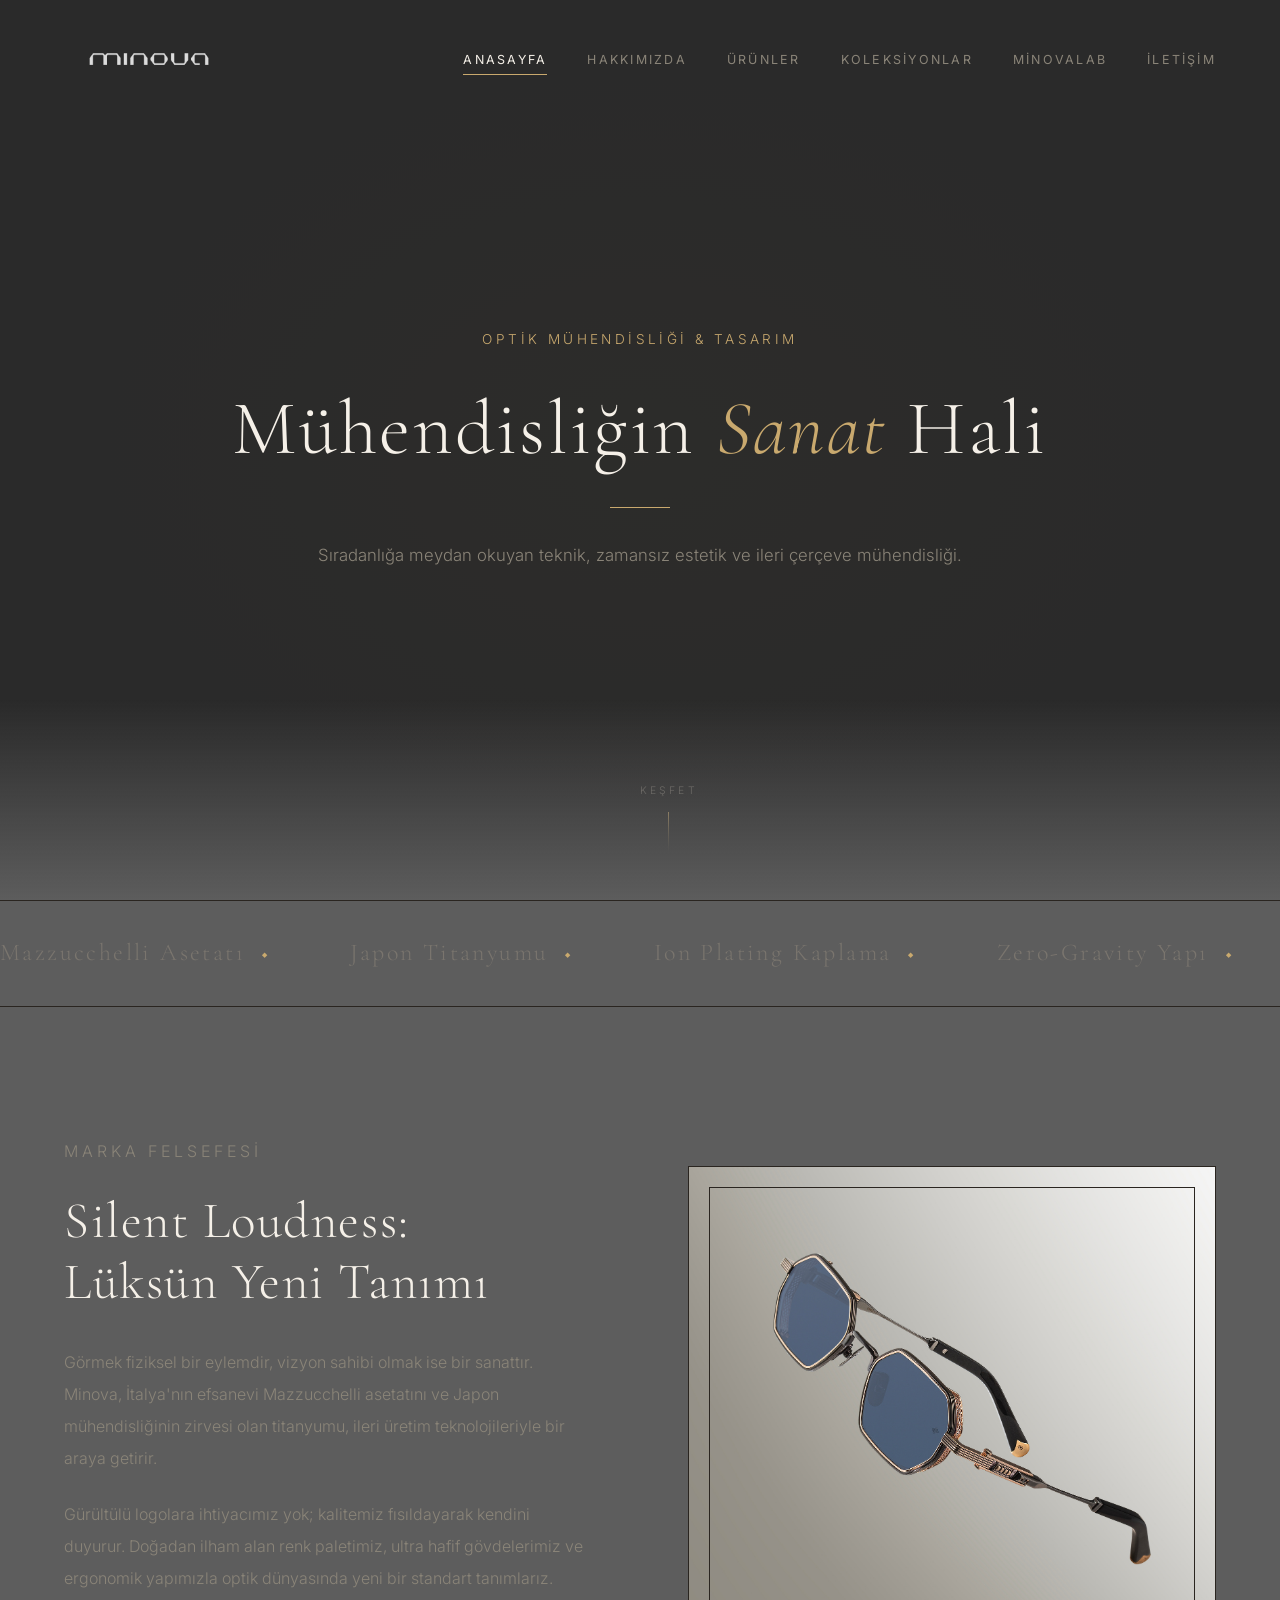
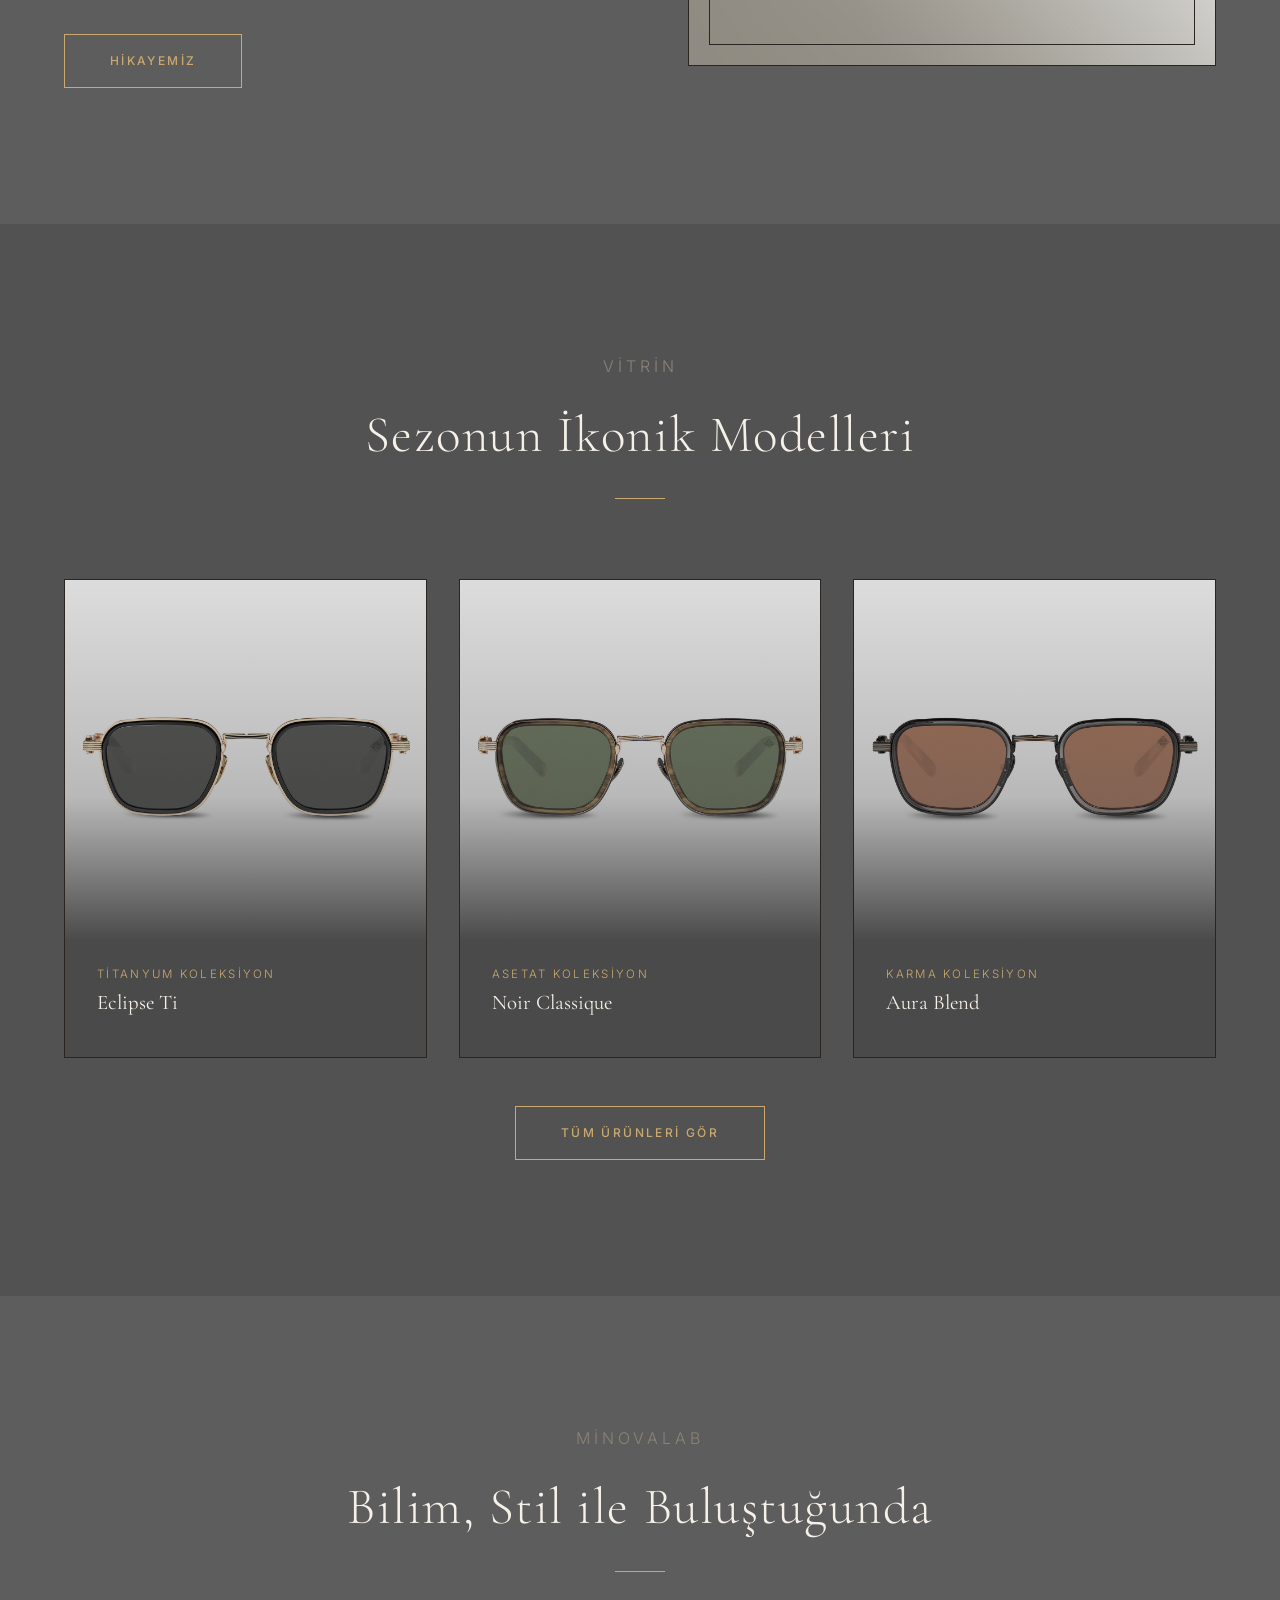
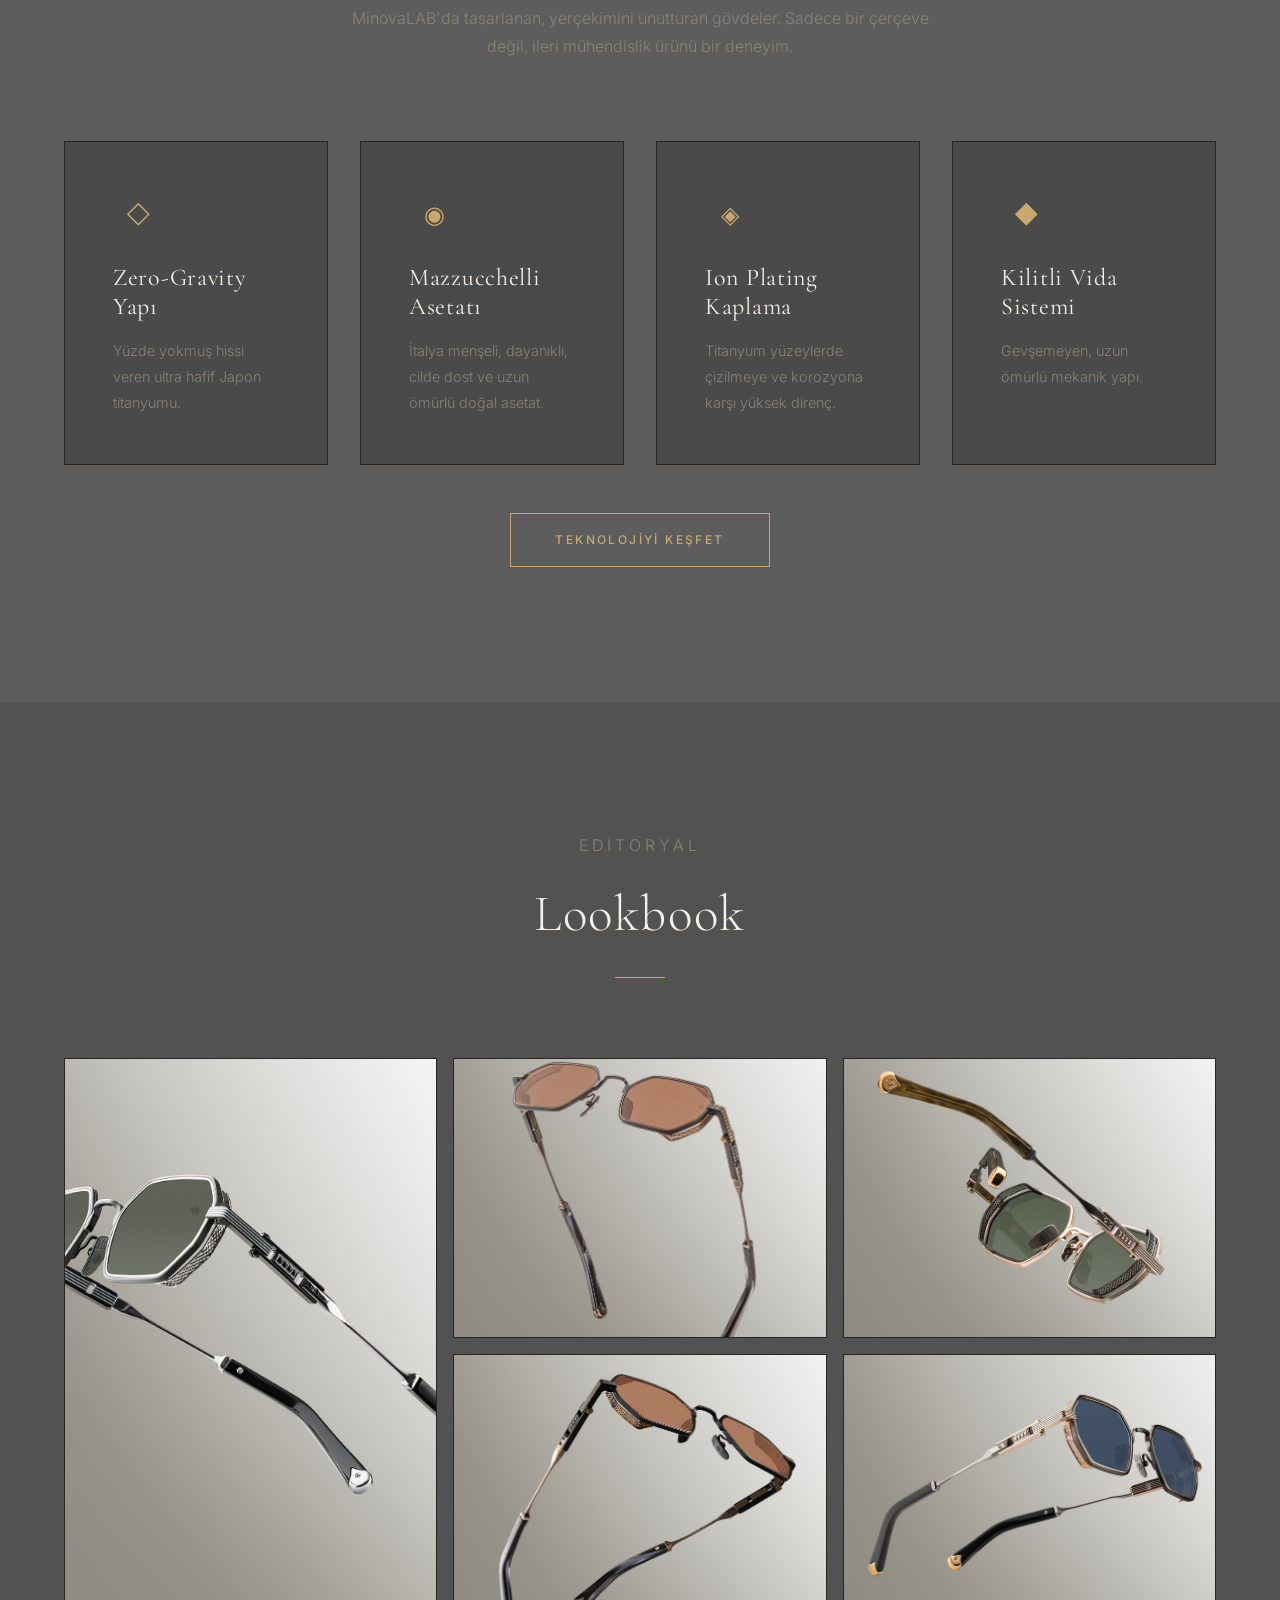
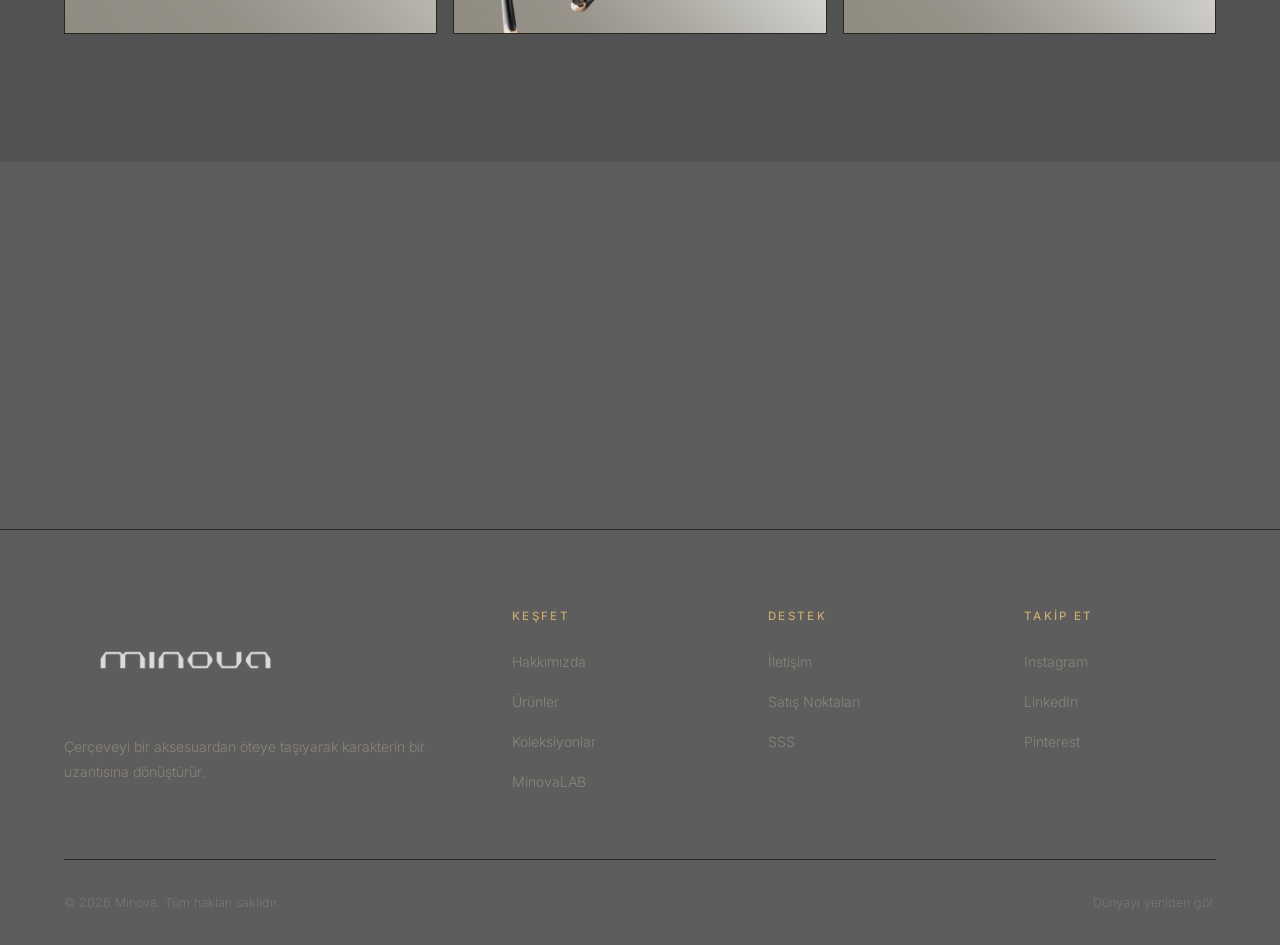
==== index.html @ d0dbabe2 "Initial commit: Minova eyewear website" ====
<!DOCTYPE html>
<html lang="tr">
<head>
  <meta charset="UTF-8">
  <meta name="viewport" content="width=device-width, initial-scale=1.0">
  <title>MINOVA – Mühendisliğin Sanat Hali</title>
  <link rel="stylesheet" href="css/style.css">
</head>
<body>

  <!-- Navigation -->
  <nav class="navbar">
    <a href="index.html" class="navbar-brand"><img src="assets/logo-white.png" alt="Minova" class="logo-light"><img src="assets/logo.png" alt="Minova" class="logo-dark"></a>
    <ul class="nav-links">
      <li><a href="index.html" class="active">Anasayfa</a></li>
      <li><a href="pages/hakkimizda.html">Hakkımızda</a></li>
      <li><a href="pages/urunler.html">Ürünler</a></li>
      <li><a href="pages/koleksiyonlar.html">Koleksiyonlar</a></li>
      <li><a href="pages/minovalab.html">MinovaLAB</a></li>
      <li><a href="pages/iletisim.html">İletişim</a></li>
    </ul>
    <div class="menu-toggle">
      <span></span><span></span><span></span>
    </div>
  </nav>

  <!-- Hero Video -->
  <section class="hero hero-video">
    <div class="hero-video-bg">
      <!-- Replace src with your actual video file -->
      <video autoplay muted loop playsinline poster="">
        <source src="assets/hero-video.mp4" type="video/mp4">
      </video>
      <div class="hero-video-overlay"></div>
    </div>
    <div class="hero-content">
      <p class="subtitle">Optik Mühendisliği &amp; Tasarım</p>
      <h1>Mühendisliğin <em>Sanat</em> Hali</h1>
      <div class="hero-line"></div>
      <p class="hero-description">
        Sıradanlığa meydan okuyan teknik, zamansız estetik ve ileri çerçeve mühendisliği.
      </p>
    </div>
    <div class="scroll-indicator">
      <span>Keşfet</span>
      <div class="line"></div>
    </div>
  </section>

  <!-- Marquee -->
  <div class="marquee-section">
    <div class="marquee-track">
      <span class="marquee-item">Mazzucchelli Asetatı<span class="dot">&#9670;</span></span>
      <span class="marquee-item">Japon Titanyumu<span class="dot">&#9670;</span></span>
      <span class="marquee-item">Ion Plating Kaplama<span class="dot">&#9670;</span></span>
      <span class="marquee-item">Zero-Gravity Yapı<span class="dot">&#9670;</span></span>
      <span class="marquee-item">M-Lock&trade; Menteşe<span class="dot">&#9670;</span></span>
      <span class="marquee-item">CNC İşleme<span class="dot">&#9670;</span></span>
      <span class="marquee-item">Mazzucchelli Asetatı<span class="dot">&#9670;</span></span>
      <span class="marquee-item">Japon Titanyumu<span class="dot">&#9670;</span></span>
      <span class="marquee-item">Ion Plating Kaplama<span class="dot">&#9670;</span></span>
      <span class="marquee-item">Zero-Gravity Yapı<span class="dot">&#9670;</span></span>
      <span class="marquee-item">M-Lock&trade; Menteşe<span class="dot">&#9670;</span></span>
      <span class="marquee-item">CNC İşleme<span class="dot">&#9670;</span></span>
    </div>
  </div>

  <!-- Manifesto -->
  <section class="section">
    <div class="container">
      <div class="manifesto reveal">
        <div class="manifesto-text">
          <p class="subtitle">Marka Felsefesi</p>
          <h2>Silent Loudness: <br>Lüksün Yeni Tanımı</h2>
          <p>
            Görmek fiziksel bir eylemdir, vizyon sahibi olmak ise bir sanattır.
            Minova, İtalya'nın efsanevi Mazzucchelli asetatını ve Japon mühendisliğinin
            zirvesi olan titanyumu, ileri üretim teknolojileriyle bir araya getirir.
          </p>
          <p>
            Gürültülü logolara ihtiyacımız yok; kalitemiz fısıldayarak kendini duyurur.
            Doğadan ilham alan renk paletimiz, ultra hafif gövdelerimiz ve ergonomik
            yapımızla optik dünyasında yeni bir standart tanımlarız.
          </p>
          <a href="pages/hakkimizda.html" class="btn" style="margin-top: 1rem;">Hikayemiz</a>
        </div>
        <div class="manifesto-visual">
          <img src="assets/lifestyle/lifestyle-5.jpeg" alt="Minova Detay">
        </div>
      </div>
    </div>
  </section>

  <!-- Featured Products -->
  <section class="section bg-alt">
    <div class="container">
      <div class="section-header reveal">
        <p class="subtitle">Vitrin</p>
        <h2>Sezonun İkonik Modelleri</h2>
        <div class="divider"></div>
      </div>
      <div class="grid-3">
        <a href="pages/urun-eclipse-ti.html" class="product-card-link reveal reveal-delay-1">
          <div class="product-card">
            <div class="product-image">
              <img src="assets/products/eclipse-ti.jpg" alt="Eclipse Ti">
            </div>
            <div class="product-info">
              <p class="product-category">Titanyum Koleksiyon</p>
              <p class="product-name">Eclipse Ti</p>
            </div>
          </div>
        </a>
        <a href="pages/urun-noir-classique.html" class="product-card-link reveal reveal-delay-2">
          <div class="product-card">
            <div class="product-image">
              <img src="assets/products/noir-classique.jpg" alt="Noir Classique">
            </div>
            <div class="product-info">
              <p class="product-category">Asetat Koleksiyon</p>
              <p class="product-name">Noir Classique</p>
            </div>
          </div>
        </a>
        <a href="pages/urun-aura-blend.html" class="product-card-link reveal reveal-delay-3">
          <div class="product-card">
            <div class="product-image">
              <img src="assets/products/aura-blend.jpg" alt="Aura Blend">
            </div>
            <div class="product-info">
              <p class="product-category">Karma Koleksiyon</p>
              <p class="product-name">Aura Blend</p>
            </div>
          </div>
        </a>
      </div>
      <div style="text-align: center; margin-top: 3rem;" class="reveal">
        <a href="pages/urunler.html" class="btn">Tüm Ürünleri Gör</a>
      </div>
    </div>
  </section>

  <!-- MinovaLAB Preview -->
  <section class="section">
    <div class="container">
      <div class="section-header reveal">
        <p class="subtitle">MinovaLAB</p>
        <h2>Bilim, Stil ile Buluştuğunda</h2>
        <div class="divider"></div>
        <p>MinovaLAB'da tasarlanan, yerçekimini unutturan gövdeler. Sadece bir çerçeve değil, ileri mühendislik ürünü bir deneyim.</p>
      </div>
      <div class="grid-4">
        <div class="card reveal reveal-delay-1">
          <div class="card-icon">&#9671;</div>
          <h4>Zero-Gravity Yapı</h4>
          <p>Yüzde yokmuş hissi veren ultra hafif Japon titanyumu.</p>
        </div>
        <div class="card reveal reveal-delay-2">
          <div class="card-icon">&#9673;</div>
          <h4>Mazzucchelli Asetatı</h4>
          <p>İtalya menşeli, dayanıklı, cilde dost ve uzun ömürlü doğal asetat.</p>
        </div>
        <div class="card reveal reveal-delay-3">
          <div class="card-icon">&#9672;</div>
          <h4>Ion Plating Kaplama</h4>
          <p>Titanyum yüzeylerde çizilmeye ve korozyona karşı yüksek direnç.</p>
        </div>
        <div class="card reveal reveal-delay-4">
          <div class="card-icon">&#9670;</div>
          <h4>Kilitli Vida Sistemi</h4>
          <p>Gevşemeyen, uzun ömürlü mekanik yapı.</p>
        </div>
      </div>
      <div style="text-align: center; margin-top: 3rem;" class="reveal">
        <a href="pages/minovalab.html" class="btn">Teknolojiyi Keşfet</a>
      </div>
    </div>
  </section>

  <!-- Lookbook -->
  <section class="section bg-alt">
    <div class="container">
      <div class="section-header reveal">
        <p class="subtitle">Editoryal</p>
        <h2>Lookbook</h2>
        <div class="divider"></div>
      </div>
      <div class="lookbook-grid reveal">
        <div class="lookbook-item"><img src="assets/lifestyle/lifestyle-1.jpeg" alt="Minova Lookbook"></div>
        <div class="lookbook-item"><img src="assets/lifestyle/lifestyle-2.jpeg" alt="Minova Lookbook"></div>
        <div class="lookbook-item"><img src="assets/lifestyle/lifestyle-3.jpeg" alt="Minova Lookbook"></div>
        <div class="lookbook-item"><img src="assets/lifestyle/lifestyle-4.jpeg" alt="Minova Lookbook"></div>
        <div class="lookbook-item"><img src="assets/lifestyle/lifestyle-6.jpeg" alt="Minova Lookbook"></div>
      </div>
    </div>
  </section>

  <!-- Stats -->
  <section class="section-sm">
    <div class="container">
      <div class="stats reveal">
        <div class="stat-item">
          <div class="stat-number" data-count="120" data-suffix="+">0</div>
          <div class="stat-label">Üretim Aşaması</div>
        </div>
        <div class="stat-item">
          <div class="stat-number" data-count="50000" data-suffix="">0</div>
          <div class="stat-label">Menteşe Test Döngüsü</div>
        </div>
        <div class="stat-item">
          <div class="stat-number" data-count="1" data-prefix="0.0" data-suffix=" mm">0</div>
          <div class="stat-label">CNC Hassasiyeti</div>
        </div>
        <div class="stat-item">
          <div class="stat-number" data-count="40" data-suffix="%">0</div>
          <div class="stat-label">Çelikten Daha Hafif</div>
        </div>
      </div>
    </div>
  </section>

  <!-- Footer -->
  <footer class="footer">
    <div class="footer-content">
      <div>
        <div class="footer-brand"><img src="assets/logo-white.png" alt="Minova"></div>
        <p class="footer-desc">Çerçeveyi bir aksesuardan öteye taşıyarak karakterin bir uzantısına dönüştürür.</p>
      </div>
      <div class="footer-col">
        <h5>Keşfet</h5>
        <ul>
          <li><a href="pages/hakkimizda.html">Hakkımızda</a></li>
          <li><a href="pages/urunler.html">Ürünler</a></li>
          <li><a href="pages/koleksiyonlar.html">Koleksiyonlar</a></li>
          <li><a href="pages/minovalab.html">MinovaLAB</a></li>
        </ul>
      </div>
      <div class="footer-col">
        <h5>Destek</h5>
        <ul>
          <li><a href="pages/iletisim.html">İletişim</a></li>
          <li><a href="#">Satış Noktaları</a></li>
          <li><a href="#">SSS</a></li>
        </ul>
      </div>
      <div class="footer-col">
        <h5>Takip Et</h5>
        <ul>
          <li><a href="#">Instagram</a></li>
          <li><a href="#">LinkedIn</a></li>
          <li><a href="#">Pinterest</a></li>
        </ul>
      </div>
    </div>
    <div class="footer-bottom">
      <span>&copy; 2026 Minova. Tüm hakları saklıdır.</span>
      <span>Dünyayı yeniden gör.</span>
    </div>
  </footer>

  <script src="js/main.js"></script>
</body>
</html>
---- css/style.css ----
/* ==========================================
   MINOVA – Premium Optical Brand Website
   ========================================== */

@import url('https://fonts.googleapis.com/css2?family=Cormorant+Garamond:ital,wght@0,300;0,400;0,500;0,600;0,700;1,300;1,400&family=Inter:wght@300;400;500;600&display=swap');

/* --- CSS Variables --- */
:root {
  --color-bg: #5d5d5d;
  --color-bg-alt: #525252;
  --color-bg-card: #4a4a4a;
  --color-bg-elevated: #505050;
  --color-gold: #c9a96e;
  --color-gold-light: #e0c98f;
  --color-gold-dark: #a8883f;
  --color-text: #f5f0e8;
  --color-text-muted: #8a8478;
  --color-text-dim: #7a756e;
  --color-border: #2a2520;
  --color-border-light: #3a352f;
  --color-white: #ffffff;
  --color-cream: #f5f0e8;

  --font-display: 'Cormorant Garamond', Georgia, serif;
  --font-body: 'Inter', -apple-system, sans-serif;

  --transition-smooth: cubic-bezier(0.25, 0.1, 0.25, 1);
  --transition-spring: cubic-bezier(0.34, 1.56, 0.64, 1);
}

/* --- Reset & Base --- */
*, *::before, *::after {
  margin: 0;
  padding: 0;
  box-sizing: border-box;
}

html {
  scroll-behavior: smooth;
  font-size: 16px;
}

body {
  font-family: var(--font-body);
  background-color: var(--color-bg);
  color: var(--color-text);
  line-height: 1.7;
  font-weight: 300;
  overflow-x: hidden;
  -webkit-font-smoothing: antialiased;
  -moz-osx-font-smoothing: grayscale;
}

a {
  text-decoration: none;
  color: inherit;
  transition: color 0.3s var(--transition-smooth);
}

img {
  max-width: 100%;
  display: block;
}

/* --- Typography --- */
h1, h2, h3, h4, h5 {
  font-family: var(--font-display);
  font-weight: 300;
  line-height: 1.2;
  letter-spacing: 0.03em;
}

h1 { font-size: clamp(2.5rem, 6vw, 5rem); }
h2 { font-size: clamp(2rem, 4vw, 3.5rem); }
h3 { font-size: clamp(1.5rem, 3vw, 2rem); }
h4 { font-size: clamp(1.2rem, 2vw, 1.5rem); }

.text-gold { color: var(--color-gold); }
.text-muted { color: var(--color-text-muted); }

.subtitle {
  font-family: var(--font-body);
  font-size: 0.85rem;
  font-weight: 300;
  letter-spacing: 0.25em;
  text-transform: uppercase;
  color: var(--color-gold);
}

/* --- Navigation --- */
.navbar {
  position: fixed;
  top: 0;
  left: 0;
  right: 0;
  z-index: 1000;
  padding: 1.5rem 4rem;
  display: flex;
  align-items: center;
  justify-content: space-between;
  transition: all 0.5s var(--transition-smooth);
  background: transparent;
}

.navbar.scrolled {
  background: rgba(93, 93, 93, 0.95);
  backdrop-filter: blur(20px);
  -webkit-backdrop-filter: blur(20px);
  padding: 1rem 4rem;
  border-bottom: 1px solid var(--color-border);
}

.navbar-brand {
  display: flex;
  align-items: center;
}

.navbar-brand img {
  height: 70px;
  width: auto;
}

/* Dark pages: white logo */
.navbar-brand .logo-dark { display: none; }
.navbar-brand .logo-light { display: block; }

/* Footer logo */
.footer-brand img {
  height: 100px;
  width: auto;
  margin-bottom: 1.5rem;
}

.nav-links {
  display: flex;
  gap: 2.5rem;
  list-style: none;
  align-items: center;
}

.nav-links a {
  font-size: 0.78rem;
  font-weight: 400;
  letter-spacing: 0.18em;
  text-transform: uppercase;
  color: var(--color-text-muted);
  position: relative;
  padding: 0.5rem 0;
}

.nav-links a::after {
  content: '';
  position: absolute;
  bottom: 0;
  left: 0;
  width: 0;
  height: 1px;
  background: var(--color-gold);
  transition: width 0.4s var(--transition-smooth);
}

.nav-links a:hover,
.nav-links a.active {
  color: var(--color-cream);
}

.nav-links a:hover::after,
.nav-links a.active::after {
  width: 100%;
}

/* Mobile menu toggle */
.menu-toggle {
  display: none;
  flex-direction: column;
  gap: 6px;
  cursor: pointer;
  padding: 5px;
  z-index: 1001;
}

.menu-toggle span {
  display: block;
  width: 28px;
  height: 1.5px;
  background: var(--color-cream);
  transition: all 0.3s var(--transition-smooth);
}

.menu-toggle.active span:nth-child(1) {
  transform: rotate(45deg) translate(5px, 5px);
}
.menu-toggle.active span:nth-child(2) {
  opacity: 0;
}
.menu-toggle.active span:nth-child(3) {
  transform: rotate(-45deg) translate(5px, -5px);
}

/* --- Hero Video --- */
.hero-video .hero-video-bg {
  position: absolute;
  inset: 0;
  z-index: 0;
}

.hero-video .hero-video-bg video {
  width: 100%;
  height: 100%;
  object-fit: cover;
}

.hero-video .hero-video-overlay {
  position: absolute;
  inset: 0;
  background: rgba(0, 0, 0, 0.55);
  z-index: 1;
}

/* --- Hero Section --- */
.hero {
  height: 100vh;
  display: flex;
  align-items: center;
  justify-content: center;
  text-align: center;
  position: relative;
  overflow: hidden;
}

.hero::before {
  content: '';
  position: absolute;
  inset: 0;
  background: radial-gradient(ellipse at center, rgba(201, 169, 110, 0.06) 0%, transparent 70%);
  pointer-events: none;
}

.hero::after {
  content: '';
  position: absolute;
  bottom: 0;
  left: 0;
  right: 0;
  height: 200px;
  background: linear-gradient(to top, var(--color-bg), transparent);
  pointer-events: none;
}

.hero-content {
  max-width: 900px;
  padding: 0 2rem;
  position: relative;
  z-index: 1;
}

.hero-content .subtitle {
  margin-bottom: 2rem;
  opacity: 0;
  transform: translateY(20px);
  animation: fadeUp 1s 0.3s var(--transition-smooth) forwards;
}

.hero-content h1 {
  margin-bottom: 1.5rem;
  opacity: 0;
  transform: translateY(30px);
  animation: fadeUp 1s 0.5s var(--transition-smooth) forwards;
}

.hero-content h1 em {
  font-style: italic;
  color: var(--color-gold);
}

.hero-description {
  font-size: 1.05rem;
  font-weight: 300;
  color: var(--color-text-muted);
  max-width: 650px;
  margin: 0 auto;
  line-height: 1.9;
  opacity: 0;
  transform: translateY(30px);
  animation: fadeUp 1s 0.7s var(--transition-smooth) forwards;
}

/* Decorative line */
.hero-line {
  width: 60px;
  height: 1px;
  background: var(--color-gold);
  margin: 2rem auto;
  opacity: 0;
  animation: fadeUp 1s 0.9s var(--transition-smooth) forwards;
}

/* Scroll indicator */
.scroll-indicator {
  position: absolute;
  bottom: 3rem;
  left: 50%;
  transform: translateX(-50%);
  display: flex;
  flex-direction: column;
  align-items: center;
  gap: 0.8rem;
  opacity: 0;
  animation: fadeUp 1s 1.2s var(--transition-smooth) forwards;
}

.scroll-indicator span {
  font-size: 0.65rem;
  letter-spacing: 0.3em;
  text-transform: uppercase;
  color: var(--color-text-dim);
}

.scroll-indicator .line {
  width: 1px;
  height: 40px;
  background: linear-gradient(to bottom, var(--color-gold), transparent);
  animation: scrollLine 2s infinite;
}

/* --- Sections --- */
.section {
  padding: 8rem 4rem;
  position: relative;
}

.section-sm {
  padding: 5rem 4rem;
}

.container {
  max-width: 1200px;
  margin: 0 auto;
}

.container-narrow {
  max-width: 800px;
  margin: 0 auto;
}

/* Section header */
.section-header {
  text-align: center;
  margin-bottom: 5rem;
}

.section-header .subtitle {
  margin-bottom: 1.5rem;
}

.section-header h2 {
  margin-bottom: 1.5rem;
}

.section-header p {
  color: var(--color-text-muted);
  max-width: 600px;
  margin: 0 auto;
  font-size: 1rem;
  line-height: 1.8;
}

.divider {
  width: 50px;
  height: 1px;
  background: var(--color-gold);
  margin: 2rem auto;
}

/* --- Buttons --- */
.btn {
  display: inline-block;
  padding: 1rem 2.8rem;
  font-family: var(--font-body);
  font-size: 0.75rem;
  font-weight: 500;
  letter-spacing: 0.2em;
  text-transform: uppercase;
  border: 1px solid var(--color-gold);
  color: var(--color-gold);
  background: transparent;
  cursor: pointer;
  transition: all 0.4s var(--transition-smooth);
  position: relative;
  overflow: hidden;
}

.btn::before {
  content: '';
  position: absolute;
  top: 0;
  left: -100%;
  width: 100%;
  height: 100%;
  background: var(--color-gold);
  transition: left 0.4s var(--transition-smooth);
  z-index: -1;
}

.btn:hover {
  color: var(--color-bg);
}

.btn:hover::before {
  left: 0;
}

.btn-filled {
  background: var(--color-gold);
  color: var(--color-bg);
}

.btn-filled::before {
  background: var(--color-gold-light);
}

/* --- Cards --- */
.card {
  background: var(--color-bg-card);
  border: 1px solid var(--color-border);
  padding: 3rem;
  transition: all 0.5s var(--transition-smooth);
}

.card:hover {
  border-color: var(--color-gold-dark);
  transform: translateY(-4px);
}

.card-icon {
  width: 50px;
  height: 50px;
  display: flex;
  align-items: center;
  justify-content: center;
  margin-bottom: 1.5rem;
  color: var(--color-gold);
  font-size: 1.5rem;
}

.card h4 {
  margin-bottom: 1rem;
  font-weight: 400;
}

.card p {
  color: var(--color-text-muted);
  font-size: 0.9rem;
  line-height: 1.8;
}

/* --- Grid Layouts --- */
.grid-2 {
  display: grid;
  grid-template-columns: repeat(2, 1fr);
  gap: 2rem;
}

.grid-3 {
  display: grid;
  grid-template-columns: repeat(3, 1fr);
  gap: 2rem;
}

.grid-4 {
  display: grid;
  grid-template-columns: repeat(4, 1fr);
  gap: 2rem;
}

/* --- Feature List --- */
.feature-list {
  display: flex;
  flex-direction: column;
  gap: 3rem;
}

.feature-item {
  display: flex;
  gap: 2rem;
  align-items: flex-start;
  padding: 2.5rem;
  background: var(--color-bg-card);
  border: 1px solid var(--color-border);
  transition: all 0.4s var(--transition-smooth);
}

.feature-item:hover {
  border-color: var(--color-gold-dark);
}

.feature-number {
  font-family: var(--font-display);
  font-size: 3rem;
  font-weight: 300;
  color: var(--color-gold);
  line-height: 1;
  min-width: 60px;
}

.feature-item h4 {
  margin-bottom: 0.8rem;
  font-weight: 400;
}

.feature-item p {
  color: var(--color-text-muted);
  font-size: 0.9rem;
  line-height: 1.8;
}

/* --- Product Cards --- */
.product-card {
  background: var(--color-bg-card);
  border: 1px solid var(--color-border);
  overflow: hidden;
  transition: all 0.5s var(--transition-smooth);
  cursor: pointer;
}

.product-card:hover {
  border-color: var(--color-gold-dark);
  transform: translateY(-6px);
}

.product-image {
  width: 100%;
  aspect-ratio: 1 / 1;
  background: var(--color-bg-elevated);
  display: flex;
  align-items: center;
  justify-content: center;
  overflow: hidden;
  position: relative;
}

.product-image::after {
  content: '';
  position: absolute;
  inset: 0;
  background: linear-gradient(to top, var(--color-bg-card) 0%, rgba(22, 22, 22, 0.3) 40%, rgba(22, 22, 22, 0.15) 100%);
  z-index: 2;
  pointer-events: none;
}

.product-image img {
  width: 100%;
  height: 100%;
  object-fit: cover;
  position: relative;
  z-index: 1;
}

.product-image svg {
  width: 120px;
  height: 60px;
  opacity: 0.2;
}

.product-info {
  padding: 1.5rem 2rem 2rem;
}

.product-info .product-name {
  font-family: var(--font-display);
  font-size: 1.3rem;
  font-weight: 400;
  margin-bottom: 0.3rem;
}

.product-info .product-category {
  font-size: 0.72rem;
  letter-spacing: 0.2em;
  text-transform: uppercase;
  color: var(--color-gold);
}

.product-info .product-price {
  font-size: 0.9rem;
  color: var(--color-text-muted);
  margin-top: 0.8rem;
}

/* Product card color variants row */
.product-color-variants {
  display: grid;
  grid-template-columns: repeat(4, 1fr);
  gap: 3px;
  margin-top: 3px;
}

.product-color-variants .variant-thumb {
  aspect-ratio: 1 / 1;
  background: var(--color-bg-elevated);
  display: flex;
  align-items: center;
  justify-content: center;
  position: relative;
  overflow: hidden;
  cursor: pointer;
  transition: opacity 0.3s ease;
}

.product-color-variants .variant-thumb:hover {
  opacity: 0.85;
}

.product-color-variants .variant-thumb .variant-color {
  width: 24px;
  height: 24px;
  border-radius: 50%;
  border: 1.5px solid rgba(255,255,255,0.2);
  flex-shrink: 0;
}

body.theme-light .product-color-variants .variant-thumb {
  background: #f5f0ea;
}

body.theme-light .product-color-variants .variant-thumb .variant-color {
  border-color: rgba(0,0,0,0.08);
}

/* Available in X colors label */
.product-image .color-count {
  position: absolute;
  top: 1rem;
  left: 1.2rem;
  font-size: 0.7rem;
  font-weight: 500;
  letter-spacing: 0.03em;
  color: #1a1a1a;
  z-index: 3;
}

/* Product info layout - name and price side by side */
.product-info-row {
  display: flex;
  justify-content: space-between;
  align-items: baseline;
  padding: 1.2rem 1.5rem;
}

.product-info-row .product-name {
  font-family: var(--font-display);
  font-size: 1.2rem;
  font-weight: 600;
  color: #1a1a1a;
}

.product-info-row .product-price-tag {
  font-family: var(--font-display);
  font-size: 1.1rem;
  font-weight: 600;
  color: #1a1a1a;
}

/* --- Manifesto / Text Blocks --- */
.manifesto {
  display: grid;
  grid-template-columns: 1fr 1fr;
  gap: 6rem;
  align-items: center;
}

.manifesto-text h2 {
  margin-bottom: 2rem;
}

.manifesto-text p {
  color: var(--color-text-muted);
  font-size: 1rem;
  line-height: 2;
  margin-bottom: 1.5rem;
}

.manifesto-visual {
  height: 500px;
  background: var(--color-bg-elevated);
  border: 1px solid var(--color-border);
  display: flex;
  align-items: center;
  justify-content: center;
  position: relative;
  overflow: hidden;
}

.manifesto-visual img {
  width: 100%;
  height: 100%;
  object-fit: cover;
  position: relative;
  z-index: 1;
}

.manifesto-visual::before {
  content: '';
  position: absolute;
  inset: 20px;
  border: 1px solid var(--color-border);
  z-index: 2;
  pointer-events: none;
}

/* --- Stats --- */
.stats {
  display: grid;
  grid-template-columns: repeat(4, 1fr);
  gap: 2rem;
  padding: 4rem 0;
  border-top: 1px solid var(--color-border);
  border-bottom: 1px solid var(--color-border);
}

.stat-item {
  text-align: center;
}

.stat-number {
  font-family: var(--font-display);
  font-size: 3rem;
  font-weight: 300;
  color: var(--color-gold);
  line-height: 1;
  margin-bottom: 0.5rem;
}

.stat-label {
  font-size: 0.75rem;
  letter-spacing: 0.15em;
  text-transform: uppercase;
  color: var(--color-text-muted);
}

/* --- Specs Table --- */
.specs-table {
  width: 100%;
  border-collapse: collapse;
}

.specs-table tr {
  border-bottom: 1px solid var(--color-border);
}

.specs-table td {
  padding: 1.2rem 0;
  font-size: 0.9rem;
}

.specs-table td:first-child {
  color: var(--color-gold);
  font-weight: 500;
  width: 200px;
  letter-spacing: 0.05em;
}

.specs-table td:last-child {
  color: var(--color-text-muted);
}

/* --- Contact Form --- */
.form-group {
  margin-bottom: 2rem;
}

.form-group label {
  display: block;
  font-size: 0.75rem;
  letter-spacing: 0.15em;
  text-transform: uppercase;
  color: var(--color-text-muted);
  margin-bottom: 0.8rem;
}

.form-group input,
.form-group textarea,
.form-group select {
  width: 100%;
  padding: 1rem 0;
  font-family: var(--font-body);
  font-size: 0.95rem;
  font-weight: 300;
  color: var(--color-text);
  background: transparent;
  border: none;
  border-bottom: 1px solid var(--color-border);
  outline: none;
  transition: border-color 0.3s var(--transition-smooth);
}

.form-group input:focus,
.form-group textarea:focus,
.form-group select:focus {
  border-color: var(--color-gold);
}

.form-group textarea {
  resize: vertical;
  min-height: 120px;
}

.form-group select option {
  background: var(--color-bg);
}

/* --- Footer --- */
.footer {
  padding: 5rem 4rem 2rem;
  border-top: 1px solid var(--color-border);
}

.footer-content {
  max-width: 1200px;
  margin: 0 auto;
  display: grid;
  grid-template-columns: 2fr 1fr 1fr 1fr;
  gap: 4rem;
  margin-bottom: 4rem;
}

.footer-brand {
  font-family: var(--font-display);
  font-size: 1.5rem;
  letter-spacing: 0.1em;
  margin-bottom: 1.5rem;
}

.footer-desc {
  color: var(--color-text-muted);
  font-size: 0.88rem;
  line-height: 1.8;
}

.footer-col h5 {
  font-family: var(--font-body);
  font-size: 0.72rem;
  font-weight: 500;
  letter-spacing: 0.2em;
  text-transform: uppercase;
  color: var(--color-gold);
  margin-bottom: 1.5rem;
}

.footer-col ul {
  list-style: none;
  display: flex;
  flex-direction: column;
  gap: 0.8rem;
}

.footer-col a {
  font-size: 0.88rem;
  color: var(--color-text-muted);
}

.footer-col a:hover {
  color: var(--color-cream);
}

.footer-bottom {
  max-width: 1200px;
  margin: 0 auto;
  padding-top: 2rem;
  border-top: 1px solid var(--color-border);
  display: flex;
  justify-content: space-between;
  align-items: center;
  font-size: 0.78rem;
  color: var(--color-text-dim);
}

/* --- Page Header (inner pages) --- */
.page-header {
  height: 50vh;
  min-height: 400px;
  display: flex;
  align-items: center;
  justify-content: center;
  text-align: center;
  position: relative;
  background: var(--color-bg);
}

.page-header::before {
  content: '';
  position: absolute;
  inset: 0;
  background: radial-gradient(ellipse at center top, rgba(201, 169, 110, 0.05) 0%, transparent 60%);
}

.page-header::after {
  content: '';
  position: absolute;
  bottom: 0;
  left: 0;
  right: 0;
  height: 120px;
  background: linear-gradient(to top, var(--color-bg), transparent);
}

.page-header-content {
  position: relative;
  z-index: 1;
}

.page-header .subtitle {
  margin-bottom: 1.5rem;
}

.page-header h1 {
  margin-bottom: 1rem;
}

.page-header p {
  color: var(--color-text-muted);
  font-size: 1.05rem;
  max-width: 550px;
  margin: 0 auto;
  line-height: 1.8;
}

/* --- Alternating Sections --- */
.bg-alt {
  background: var(--color-bg-alt);
}

/* --- Quote Block --- */
.quote-block {
  text-align: center;
  padding: 6rem 4rem;
  position: relative;
}

.quote-block::before {
  content: '\201C';
  font-family: var(--font-display);
  font-size: 8rem;
  color: var(--color-gold);
  opacity: 0.2;
  position: absolute;
  top: 2rem;
  left: 50%;
  transform: translateX(-50%);
  line-height: 1;
}

.quote-block blockquote {
  font-family: var(--font-display);
  font-size: clamp(1.5rem, 3vw, 2.2rem);
  font-style: italic;
  font-weight: 300;
  line-height: 1.6;
  max-width: 700px;
  margin: 0 auto;
  color: var(--color-cream);
}

/* --- Image placeholder --- */
.image-placeholder {
  background: var(--color-bg-elevated);
  border: 1px solid var(--color-border);
  display: flex;
  align-items: center;
  justify-content: center;
  color: var(--color-text-dim);
  font-size: 0.8rem;
  letter-spacing: 0.1em;
  text-transform: uppercase;
  min-height: 300px;
}

/* --- Animations --- */
@keyframes fadeUp {
  from {
    opacity: 0;
    transform: translateY(30px);
  }
  to {
    opacity: 1;
    transform: translateY(0);
  }
}

@keyframes scrollLine {
  0% { opacity: 1; transform: scaleY(1); transform-origin: top; }
  50% { opacity: 0.5; transform: scaleY(0.3); transform-origin: top; }
  100% { opacity: 1; transform: scaleY(1); transform-origin: top; }
}

/* Scroll reveal */
.reveal {
  opacity: 0;
  transform: translateY(40px);
  transition: all 0.8s var(--transition-smooth);
}

.reveal.visible {
  opacity: 1;
  transform: translateY(0);
}

.reveal-delay-1 { transition-delay: 0.1s; }
.reveal-delay-2 { transition-delay: 0.2s; }
.reveal-delay-3 { transition-delay: 0.3s; }
.reveal-delay-4 { transition-delay: 0.4s; }

/* --- Marquee / Ticker --- */
.marquee-section {
  overflow: hidden;
  padding: 2rem 0;
  border-top: 1px solid var(--color-border);
  border-bottom: 1px solid var(--color-border);
}

.marquee-track {
  display: flex;
  gap: 4rem;
  animation: marquee 30s linear infinite;
  white-space: nowrap;
}

.marquee-item {
  font-family: var(--font-display);
  font-size: 1.5rem;
  font-weight: 300;
  color: var(--color-text-dim);
  letter-spacing: 0.1em;
  flex-shrink: 0;
}

.marquee-item .dot {
  color: var(--color-gold);
  margin: 0 1rem;
}

@keyframes marquee {
  0% { transform: translateX(0); }
  100% { transform: translateX(-50%); }
}

/* --- Lookbook Grid --- */
.lookbook-grid {
  display: grid;
  grid-template-columns: repeat(3, 1fr);
  grid-template-rows: repeat(2, 280px);
  gap: 1rem;
}

.lookbook-grid .lookbook-item:first-child {
  grid-row: span 2;
}

.lookbook-item {
  background: var(--color-bg-elevated);
  border: 1px solid var(--color-border);
  overflow: hidden;
  position: relative;
  display: flex;
  align-items: center;
  justify-content: center;
  color: var(--color-text-dim);
  font-size: 0.75rem;
  letter-spacing: 0.1em;
}

.lookbook-item img {
  width: 100%;
  height: 100%;
  object-fit: cover;
  transition: transform 0.6s var(--transition-smooth);
}

.lookbook-item:hover img {
  transform: scale(1.05);
  text-transform: uppercase;
  transition: border-color 0.4s var(--transition-smooth);
}

.lookbook-item:hover {
  border-color: var(--color-gold-dark);
}

/* --- Timeline --- */
.timeline {
  position: relative;
  padding-left: 3rem;
}

.timeline::before {
  content: '';
  position: absolute;
  left: 0;
  top: 0;
  bottom: 0;
  width: 1px;
  background: var(--color-border);
}

.timeline-item {
  position: relative;
  padding-bottom: 3rem;
}

.timeline-item::before {
  content: '';
  position: absolute;
  left: -3rem;
  top: 0.5rem;
  width: 8px;
  height: 8px;
  border-radius: 50%;
  background: var(--color-gold);
  transform: translateX(-50%);
}

.timeline-item h4 {
  margin-bottom: 0.8rem;
}

.timeline-item p {
  color: var(--color-text-muted);
  font-size: 0.9rem;
  line-height: 1.8;
}

/* --- Tab Navigation (Products) --- */
.tab-nav {
  display: flex;
  gap: 0;
  margin-bottom: 3rem;
  border-bottom: 1px solid var(--color-border);
}

.tab-btn {
  padding: 1rem 2.5rem;
  font-family: var(--font-body);
  font-size: 0.75rem;
  font-weight: 500;
  letter-spacing: 0.2em;
  text-transform: uppercase;
  color: var(--color-text-muted);
  background: transparent;
  border: none;
  cursor: pointer;
  position: relative;
  transition: color 0.3s var(--transition-smooth);
}

.tab-btn::after {
  content: '';
  position: absolute;
  bottom: -1px;
  left: 0;
  width: 100%;
  height: 1px;
  background: var(--color-gold);
  transform: scaleX(0);
  transition: transform 0.3s var(--transition-smooth);
}

.tab-btn.active,
.tab-btn:hover {
  color: var(--color-cream);
}

.tab-btn.active::after {
  transform: scaleX(1);
}

.tab-content {
  display: none;
}

.tab-content.active {
  display: block;
}

/* --- Contact Info --- */
.contact-grid {
  display: grid;
  grid-template-columns: 1fr 1fr;
  gap: 6rem;
}

.contact-info-item {
  margin-bottom: 2.5rem;
}

.contact-info-item h5 {
  font-family: var(--font-body);
  font-size: 0.72rem;
  font-weight: 500;
  letter-spacing: 0.2em;
  text-transform: uppercase;
  color: var(--color-gold);
  margin-bottom: 0.8rem;
}

.contact-info-item p,
.contact-info-item a {
  color: var(--color-text-muted);
  font-size: 0.95rem;
  line-height: 1.8;
}

.contact-info-item a:hover {
  color: var(--color-gold);
}

/* ===========================================
   LIGHT THEME – Product Pages
   =========================================== */
body.theme-light {
  background-color: #ffffff;
  color: #1a1a1a;
}

/* Navbar on light pages */
body.theme-light .navbar.scrolled {
  background: rgba(255, 255, 255, 0.98);
  backdrop-filter: blur(20px);
  -webkit-backdrop-filter: blur(20px);
  border-bottom: none;
}

body.theme-light .navbar.scrolled .navbar-brand {
  color: #1a1a1a;
}

body.theme-light .navbar.scrolled .nav-links a {
  color: #8a8478;
}

body.theme-light .navbar.scrolled .nav-links a:hover,
body.theme-light .navbar.scrolled .nav-links a.active {
  color: #1a1a1a;
}

body.theme-light .navbar.scrolled .menu-toggle span {
  background: #1a1a1a;
}

body.theme-light .nav-links {
  background: #ffffff;
}

/* Page header on light theme — same layout as dark, just white bg */
body.theme-light .page-header {
  background: #ffffff;
}

body.theme-light .page-header::before {
  display: none;
}

body.theme-light .page-header::after {
  display: none;
}

body.theme-light .page-header h1 {
  color: #1a1a1a;
}

body.theme-light .page-header .subtitle {
  color: #8a8478;
}

body.theme-light .page-header p {
  color: #8a8478;
}

/* Navbar on light theme */
body.theme-light .navbar {
  background: rgba(255, 255, 255, 0.95);
  backdrop-filter: blur(20px);
  -webkit-backdrop-filter: blur(20px);
  border-bottom: none;
}

body.theme-light .navbar-brand .logo-dark { display: block; }
body.theme-light .navbar-brand .logo-light { display: none; }

body.theme-light .navbar .nav-links a {
  color: #8a8478;
}

body.theme-light .navbar .nav-links a:hover,
body.theme-light .navbar .nav-links a.active {
  color: #1a1a1a;
}

body.theme-light .navbar .menu-toggle span {
  background: #1a1a1a;
}

/* Sections */
body.theme-light .section {
  background: #ffffff;
}

body.theme-light .bg-alt {
  background: #faf9f7;
}

/* Tab nav */
body.theme-light .tab-nav {
  border-bottom: 1px solid #e8e4de;
}

body.theme-light .tab-btn {
  color: #8a8478;
}

body.theme-light .tab-btn.active,
body.theme-light .tab-btn:hover {
  color: #1a1a1a;
}

body.theme-light .tab-btn::after {
  background: var(--color-gold-dark);
}

/* Product cards on white */
body.theme-light .product-card {
  background: #ffffff;
  border: 1px solid #eae6e0;
  box-shadow: 0 2px 20px rgba(0, 0, 0, 0.04);
}

body.theme-light .product-card:hover {
  border-color: var(--color-gold);
  box-shadow: 0 8px 40px rgba(0, 0, 0, 0.08);
  transform: translateY(-6px);
}

body.theme-light .product-image {
  background: #ffffff;
}

body.theme-light .product-image::after {
  background: none;
}

body.theme-light .product-image svg {
  color: #1a1a1a;
}

body.theme-light .product-info .product-name {
  color: #1a1a1a;
}

body.theme-light .product-info .product-category {
  color: var(--color-gold-dark);
}

body.theme-light .product-info .product-price {
  color: #6a6560;
}

body.theme-light a.product-card-link {
  color: inherit;
}

/* Product detail on white */
body.theme-light .product-gallery-main {
  background: #ffffff;
  border: none;
}

body.theme-light .product-gallery-main svg {
  color: #1a1a1a;
  opacity: 0.35;
}

body.theme-light .product-thumb {
  background: #ffffff;
  border: 1px solid #eae6e0;
  color: #8a8478;
}

body.theme-light .product-thumb:hover,
body.theme-light .product-thumb.active {
  border-color: var(--color-gold);
}

body.theme-light .product-detail-info .breadcrumb {
  color: #aaa69e;
}

body.theme-light .product-detail-info .breadcrumb a {
  color: #8a8478;
}

body.theme-light .product-detail-info .breadcrumb a:hover {
  color: var(--color-gold-dark);
}

body.theme-light .product-collection-tag {
  color: var(--color-gold-dark);
  border-color: var(--color-gold);
}

body.theme-light .product-detail-info h1 {
  color: #1a1a1a;
}

body.theme-light .product-detail-info .product-tagline {
  color: #6a6560;
}

body.theme-light .product-detail-info .product-description {
  color: #5a5650;
  border-bottom-color: #eae6e0;
}

body.theme-light .color-options h5,
body.theme-light .product-specs h5 {
  color: #8a8478;
}

body.theme-light .color-swatch:hover,
body.theme-light .color-swatch.active {
  border-color: var(--color-gold-dark);
}

body.theme-light .color-swatch::after {
  color: #8a8478;
}

body.theme-light .spec-item {
  border-bottom-color: #eae6e0;
}

body.theme-light .spec-item:nth-child(odd) {
  border-right-color: #eae6e0;
}

body.theme-light .spec-label {
  color: var(--color-gold-dark);
}

body.theme-light .spec-value {
  color: #3a3530;
}

body.theme-light .tech-badge {
  background: #f5f3f0;
  border: 1px solid #eae6e0;
  color: #3a3530;
}

body.theme-light .tech-badge:hover {
  border-color: var(--color-gold);
}

body.theme-light .tech-badge .tech-icon {
  color: var(--color-gold-dark);
}

/* Buttons on light */
body.theme-light .btn {
  border-color: #1a1a1a;
  color: #1a1a1a;
}

body.theme-light .btn::before {
  background: #1a1a1a;
}

body.theme-light .btn:hover {
  color: #ffffff;
}

body.theme-light .btn-filled {
  background: #1a1a1a;
  color: #ffffff;
  border-color: #1a1a1a;
}

body.theme-light .btn-filled::before {
  background: #333;
}

/* Section headers on light */
body.theme-light .section-header h2 {
  color: #1a1a1a;
}

body.theme-light .section-header .subtitle {
  color: var(--color-gold-dark);
}

body.theme-light .section-header p {
  color: #6a6560;
}

body.theme-light .divider {
  background: var(--color-gold);
}

/* Footer stays dark */
body.theme-light .footer {
  background: var(--color-bg);
  color: var(--color-text);
  border-top: none;
}

body.theme-light .footer-desc {
  color: var(--color-text-muted);
}

body.theme-light .footer-col h5 {
  color: var(--color-gold);
}

body.theme-light .footer-col a {
  color: var(--color-text-muted);
}

body.theme-light .footer-col a:hover {
  color: var(--color-cream);
}

body.theme-light .footer-bottom {
  color: var(--color-text-dim);
  border-top-color: var(--color-border);
}

/* --- Product Detail Page --- */
.product-detail {
  display: grid;
  grid-template-columns: 1fr 1fr;
  gap: 5rem;
  align-items: start;
}

.product-gallery {
  position: sticky;
  top: 120px;
}

.product-gallery-main {
  width: 100%;
  aspect-ratio: 1 / 1;
  background: var(--color-bg-elevated);
  border: 1px solid var(--color-border);
  display: flex;
  align-items: center;
  justify-content: center;
  margin-bottom: 1rem;
  overflow: hidden;
}

.product-gallery-main img {
  width: 100%;
  height: 100%;
  object-fit: cover;
}

.product-gallery-main svg {
  width: 200px;
  height: 100px;
  opacity: 0.25;
  color: var(--color-cream);
}

.product-gallery-thumbs {
  display: grid;
  grid-template-columns: repeat(4, 1fr);
  gap: 0.8rem;
}

.product-thumb {
  aspect-ratio: 1 / 1;
  background: var(--color-bg-elevated);
  border: 1px solid var(--color-border);
  display: flex;
  align-items: center;
  justify-content: center;
  cursor: pointer;
  transition: border-color 0.3s var(--transition-smooth);
  color: var(--color-text-dim);
  font-size: 0.6rem;
  letter-spacing: 0.1em;
  text-transform: uppercase;
  overflow: hidden;
}

.product-thumb img {
  width: 100%;
  height: 100%;
  object-fit: cover;
}

.product-thumb:hover,
.product-thumb.active {
  border-color: var(--color-gold);
}

.product-detail-info {
  padding-top: 1rem;
}

.product-detail-info .breadcrumb {
  font-size: 0.75rem;
  color: var(--color-text-dim);
  margin-bottom: 2rem;
  letter-spacing: 0.05em;
}

.product-detail-info .breadcrumb a {
  color: var(--color-text-muted);
  transition: color 0.3s;
}

.product-detail-info .breadcrumb a:hover {
  color: var(--color-gold);
}

.product-detail-info .breadcrumb span {
  margin: 0 0.5rem;
}

.product-detail-info .product-collection-tag {
  display: inline-block;
  font-size: 0.7rem;
  letter-spacing: 0.2em;
  text-transform: uppercase;
  color: var(--color-gold);
  border: 1px solid var(--color-gold-dark);
  padding: 0.4rem 1rem;
  margin-bottom: 1.5rem;
}

.product-detail-info h1 {
  font-size: clamp(2.5rem, 5vw, 3.5rem);
  margin-bottom: 0.5rem;
}

.product-detail-info .product-tagline {
  font-family: var(--font-display);
  font-size: 1.2rem;
  font-style: italic;
  color: var(--color-text-muted);
  margin-bottom: 2rem;
}

.product-detail-info .product-description {
  color: var(--color-text-muted);
  font-size: 0.95rem;
  line-height: 2;
  margin-bottom: 2.5rem;
  padding-bottom: 2.5rem;
  border-bottom: 1px solid var(--color-border);
}

/* Color swatches */
.color-options {
  margin-bottom: 2.5rem;
}

.color-options h5 {
  font-family: var(--font-body);
  font-size: 0.72rem;
  font-weight: 500;
  letter-spacing: 0.2em;
  text-transform: uppercase;
  color: var(--color-text-muted);
  margin-bottom: 1rem;
}

.color-swatches {
  display: flex;
  gap: 0.8rem;
}

.color-swatch {
  width: 36px;
  height: 36px;
  border-radius: 50%;
  border: 2px solid transparent;
  cursor: pointer;
  transition: all 0.3s var(--transition-smooth);
  position: relative;
}

.color-swatch:hover,
.color-swatch.active {
  border-color: var(--color-gold);
}

.color-swatch::after {
  content: attr(data-name);
  position: absolute;
  bottom: -22px;
  left: 50%;
  transform: translateX(-50%);
  font-size: 0.6rem;
  letter-spacing: 0.05em;
  color: var(--color-text-dim);
  white-space: nowrap;
  opacity: 0;
  transition: opacity 0.3s;
}

.color-swatch:hover::after {
  opacity: 1;
}

/* Specs grid */
.product-specs {
  margin-bottom: 2.5rem;
}

.product-specs h5 {
  font-family: var(--font-body);
  font-size: 0.72rem;
  font-weight: 500;
  letter-spacing: 0.2em;
  text-transform: uppercase;
  color: var(--color-text-muted);
  margin-bottom: 1.2rem;
}

.specs-grid {
  display: grid;
  grid-template-columns: 1fr 1fr;
  gap: 0;
}

.spec-item {
  padding: 1rem 0;
  border-bottom: 1px solid var(--color-border);
}

.spec-item:nth-child(odd) {
  padding-right: 1.5rem;
  border-right: 1px solid var(--color-border);
}

.spec-item:nth-child(even) {
  padding-left: 1.5rem;
}

.spec-label {
  font-size: 0.7rem;
  letter-spacing: 0.15em;
  text-transform: uppercase;
  color: var(--color-gold);
  margin-bottom: 0.3rem;
}

.spec-value {
  font-size: 0.9rem;
  color: var(--color-text-muted);
}

/* Technology badges */
.product-tech {
  display: flex;
  flex-wrap: wrap;
  gap: 1rem;
  margin-bottom: 3rem;
}

.tech-badge {
  display: flex;
  align-items: center;
  gap: 0.6rem;
  padding: 0.7rem 1.2rem;
  background: var(--color-bg-card);
  border: 1px solid var(--color-border);
  font-size: 0.78rem;
  color: var(--color-text-muted);
  transition: border-color 0.3s var(--transition-smooth);
}

.tech-badge:hover {
  border-color: var(--color-gold-dark);
}

.tech-badge .tech-icon {
  color: var(--color-gold);
  font-size: 1rem;
}

/* Related Products */
.related-products {
  padding-top: 2rem;
}

/* Product card link wrapper */
a.product-card-link {
  text-decoration: none;
  color: inherit;
  display: block;
}

a.product-card-link .product-card {
  cursor: pointer;
}

/* --- Responsive --- */
@media (max-width: 1024px) {
  .section { padding: 5rem 3rem; }
  .navbar { padding: 1.2rem 2rem; }
  .navbar.scrolled { padding: 1rem 2rem; }
  .grid-4 { grid-template-columns: repeat(2, 1fr); }
  .stats { grid-template-columns: repeat(2, 1fr); gap: 2rem; }
  .manifesto { grid-template-columns: 1fr; gap: 3rem; }
  .footer-content { grid-template-columns: 1fr 1fr; gap: 2rem; }
  .contact-grid { grid-template-columns: 1fr; gap: 3rem; }
  .product-detail { grid-template-columns: 1fr; gap: 3rem; }
  .product-gallery { position: static; }
}

@media (max-width: 768px) {
  .section { padding: 4rem 1.5rem; }
  .section-sm { padding: 3rem 1.5rem; }
  .navbar { padding: 1rem 1.5rem; }

  .navbar-brand img { height: 50px; }

  .menu-toggle { display: flex; }

  .nav-links {
    position: fixed;
    top: 0;
    right: -100%;
    width: 80%;
    max-width: 350px;
    height: 100vh;
    background: var(--color-bg);
    flex-direction: column;
    justify-content: center;
    padding: 2rem;
    gap: 2rem;
    transition: right 0.4s var(--transition-smooth);
    border-left: 1px solid var(--color-border);
    z-index: 1000;
  }

  .nav-links.open { right: 0; }

  .grid-2,
  .grid-3,
  .grid-4 {
    grid-template-columns: 1fr;
  }

  .stats { grid-template-columns: repeat(2, 1fr); }

  .footer-content { grid-template-columns: 1fr; gap: 2rem; }
  .footer-bottom { flex-direction: column; gap: 1rem; text-align: center; }

  .lookbook-grid {
    grid-template-columns: 1fr 1fr;
    grid-template-rows: auto;
  }
  .lookbook-grid .lookbook-item:first-child { grid-row: span 1; }

  .feature-item { flex-direction: column; }
  .page-header { min-height: 300px; height: 40vh; }

  /* Product cards on mobile */
  .product-image { aspect-ratio: 4 / 3; }

  /* Manifesto layout fix - reset order on mobile */
  .manifesto .manifesto-visual,
  .manifesto .manifesto-text {
    order: unset !important;
  }

  /* Product detail page on mobile */
  .product-detail { gap: 2rem; }
  .product-gallery-main { aspect-ratio: 4 / 3; }
  .product-gallery-thumbs { grid-template-columns: repeat(4, 1fr); gap: 0.5rem; }
  .product-detail-info { padding-top: 0; }
  .product-detail-info h1 { font-size: 2rem; }
  .product-detail-info .product-tagline { font-size: 1rem; margin-bottom: 1.5rem; }
  .product-detail-info .product-description { margin-bottom: 1.5rem; padding-bottom: 1.5rem; }

  /* Specs table on mobile */
  .specs-table td:first-child { width: 120px; font-size: 0.82rem; }
  .specs-table td { padding: 0.9rem 0; font-size: 0.85rem; }

  /* Product features grid */
  .product-features { gap: 1rem; }

  /* Section header spacing */
  .section-header { margin-bottom: 3rem; }

  /* Hero adjustments */
  .hero-content { padding: 0 1.5rem; }
  .scroll-indicator { bottom: 2rem; }

  /* Contact form */
  .contact-grid { gap: 2rem; }

  /* Tab navigation */
  .tabs { gap: 0.5rem; flex-wrap: wrap; }
  .tab-btn { padding: 0.8rem 1.2rem; font-size: 0.7rem; }
}

@media (max-width: 480px) {
  .section { padding: 3rem 1rem; }
  .section-sm { padding: 2.5rem 1rem; }
  .stats { grid-template-columns: 1fr 1fr; }
  .lookbook-grid { grid-template-columns: 1fr; }

  /* Product card */
  .product-info { padding: 1.2rem 1.2rem 1.5rem; }
  .product-info .product-name { font-size: 1.1rem; }

  /* Product detail */
  .product-gallery-thumbs { grid-template-columns: repeat(4, 1fr); gap: 0.4rem; }

  /* Specs table even smaller */
  .specs-table td:first-child { width: 100px; }

  /* Footer brand */
  .footer-brand img { height: 60px; }

  /* Buttons */
  .btn { padding: 0.9rem 2rem; font-size: 0.7rem; }
}
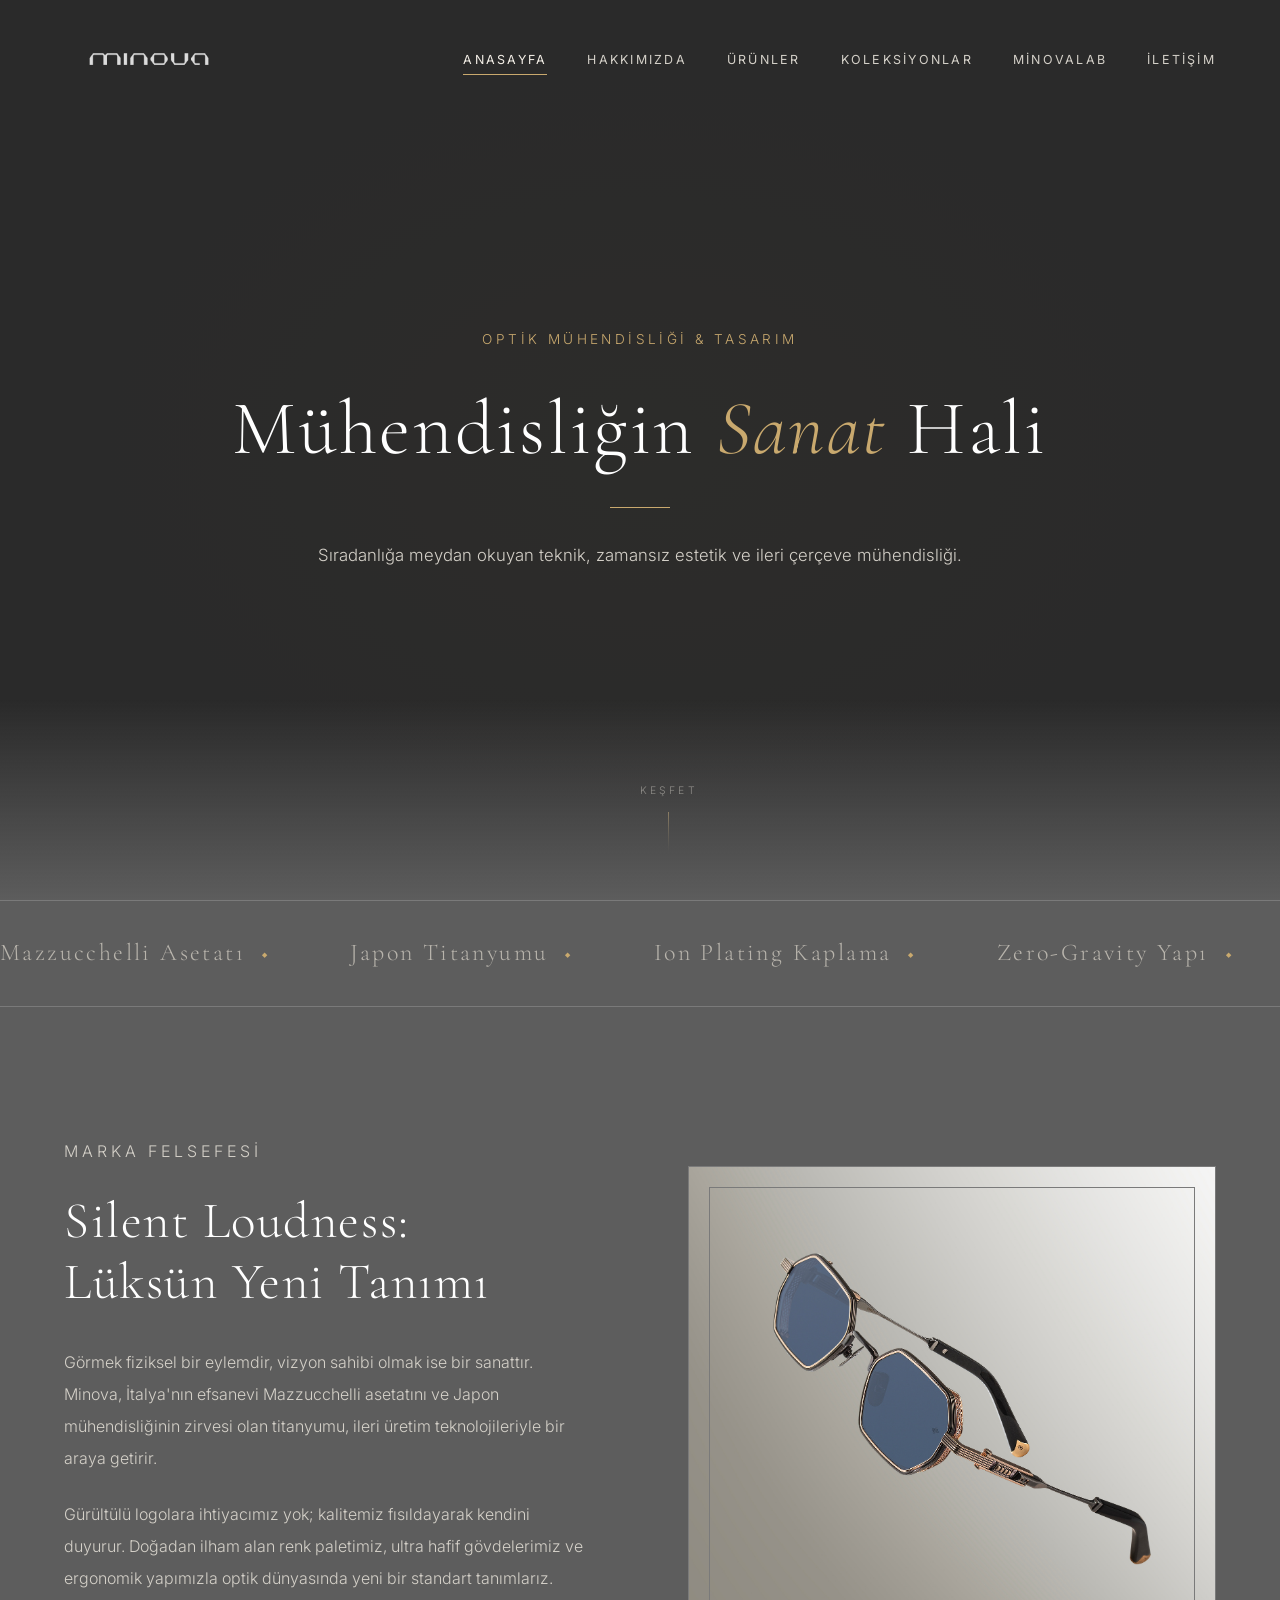
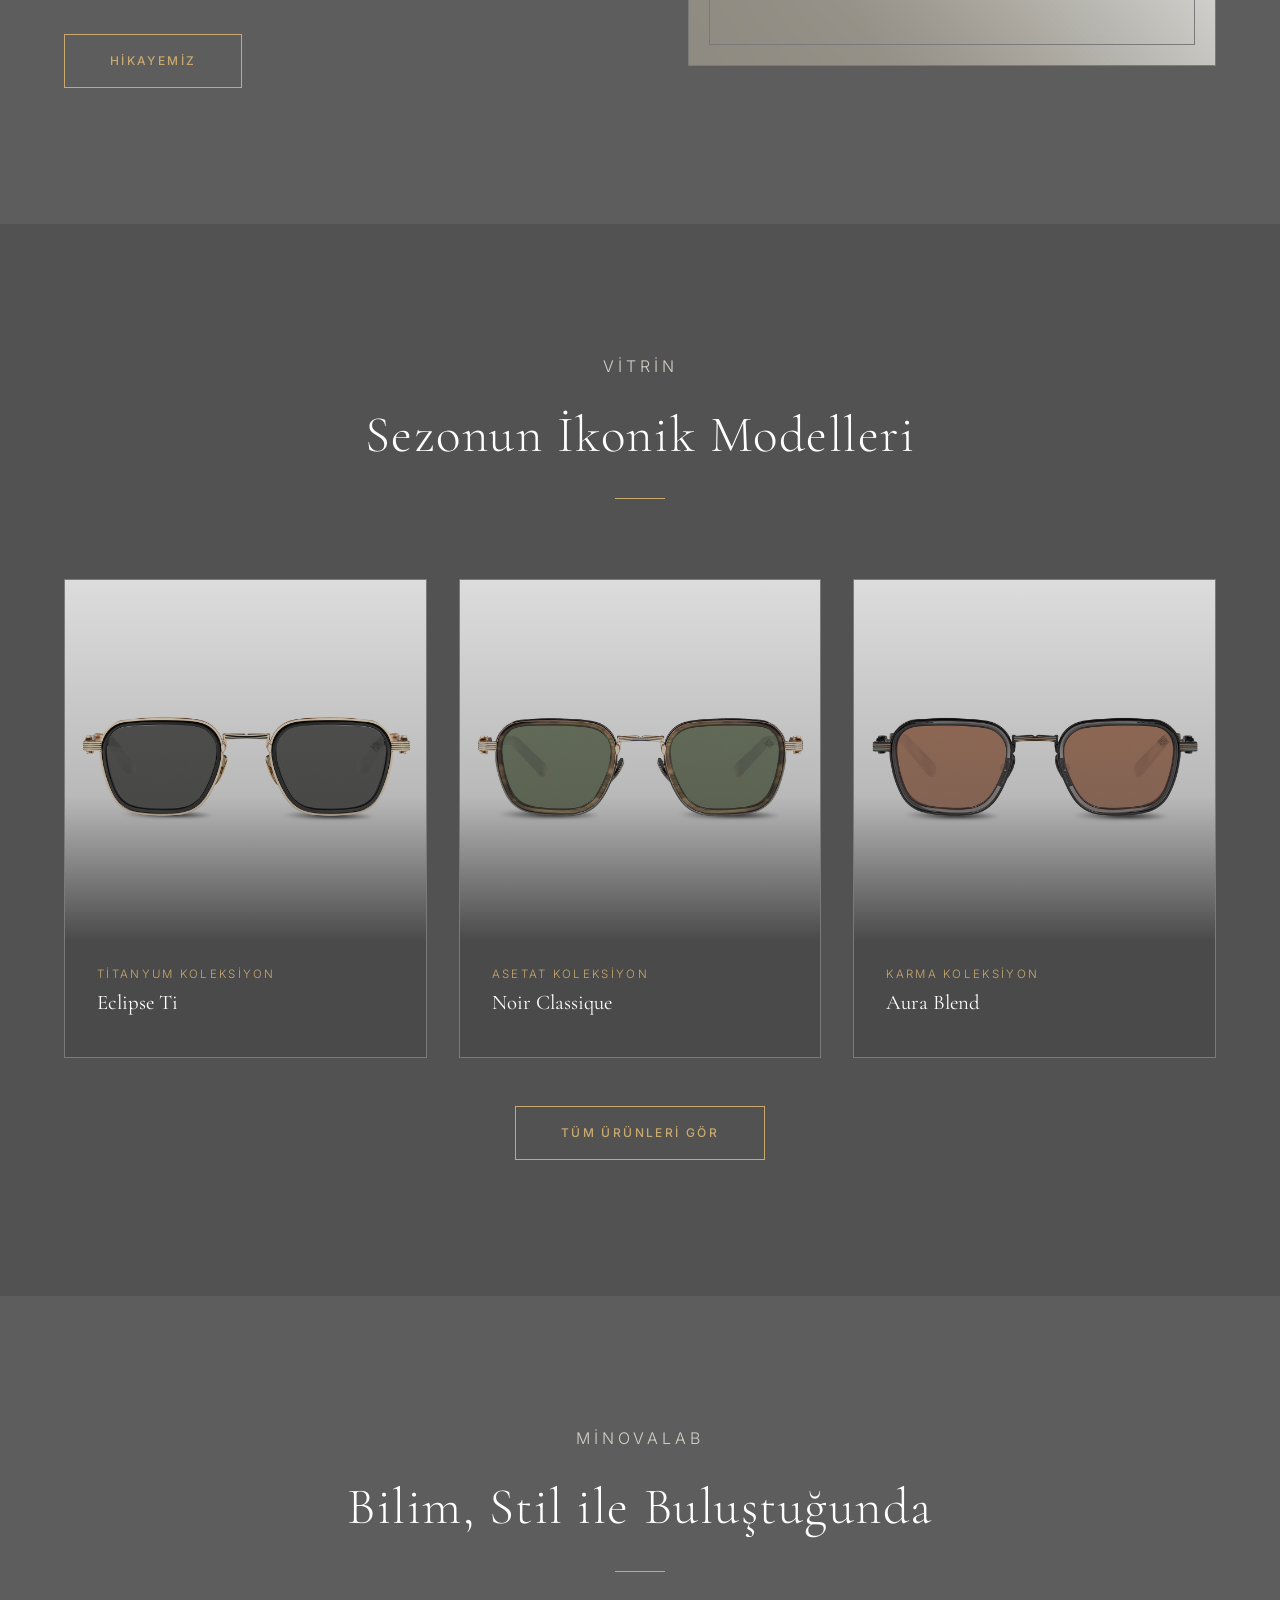
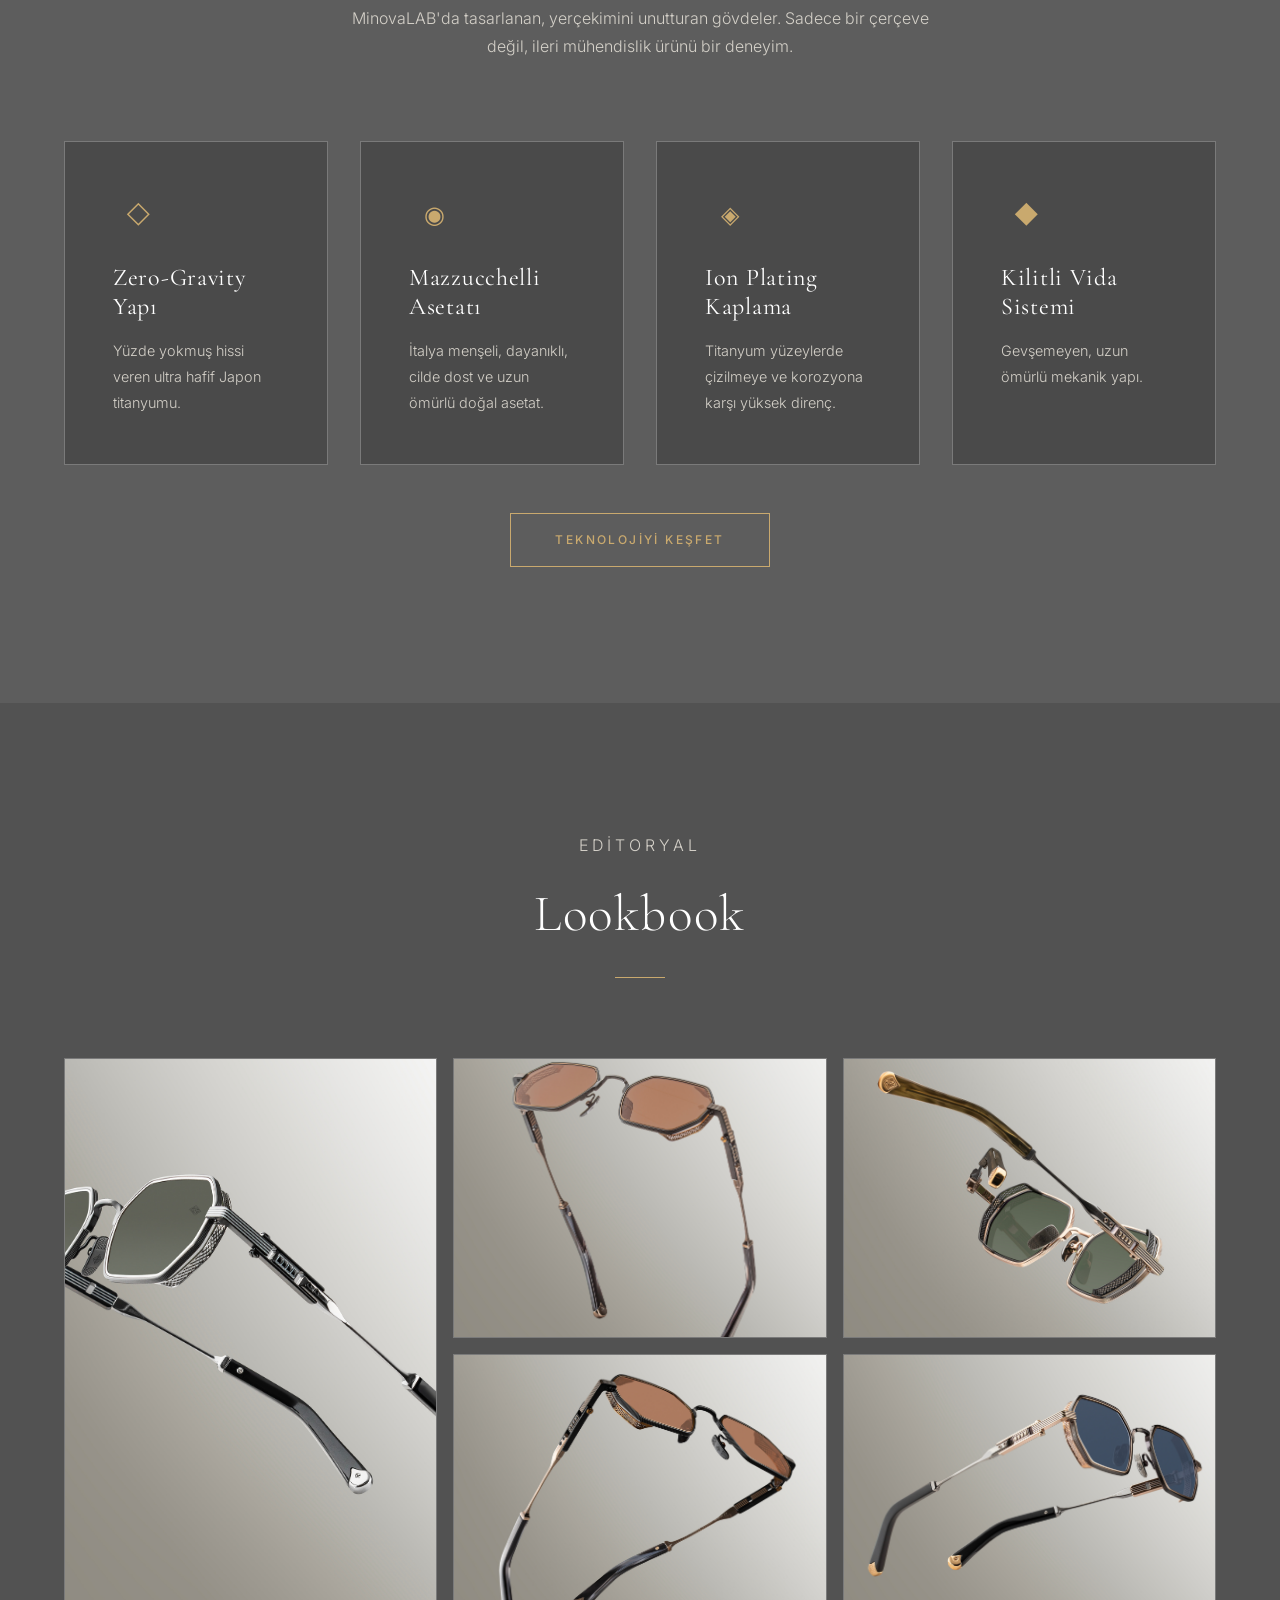
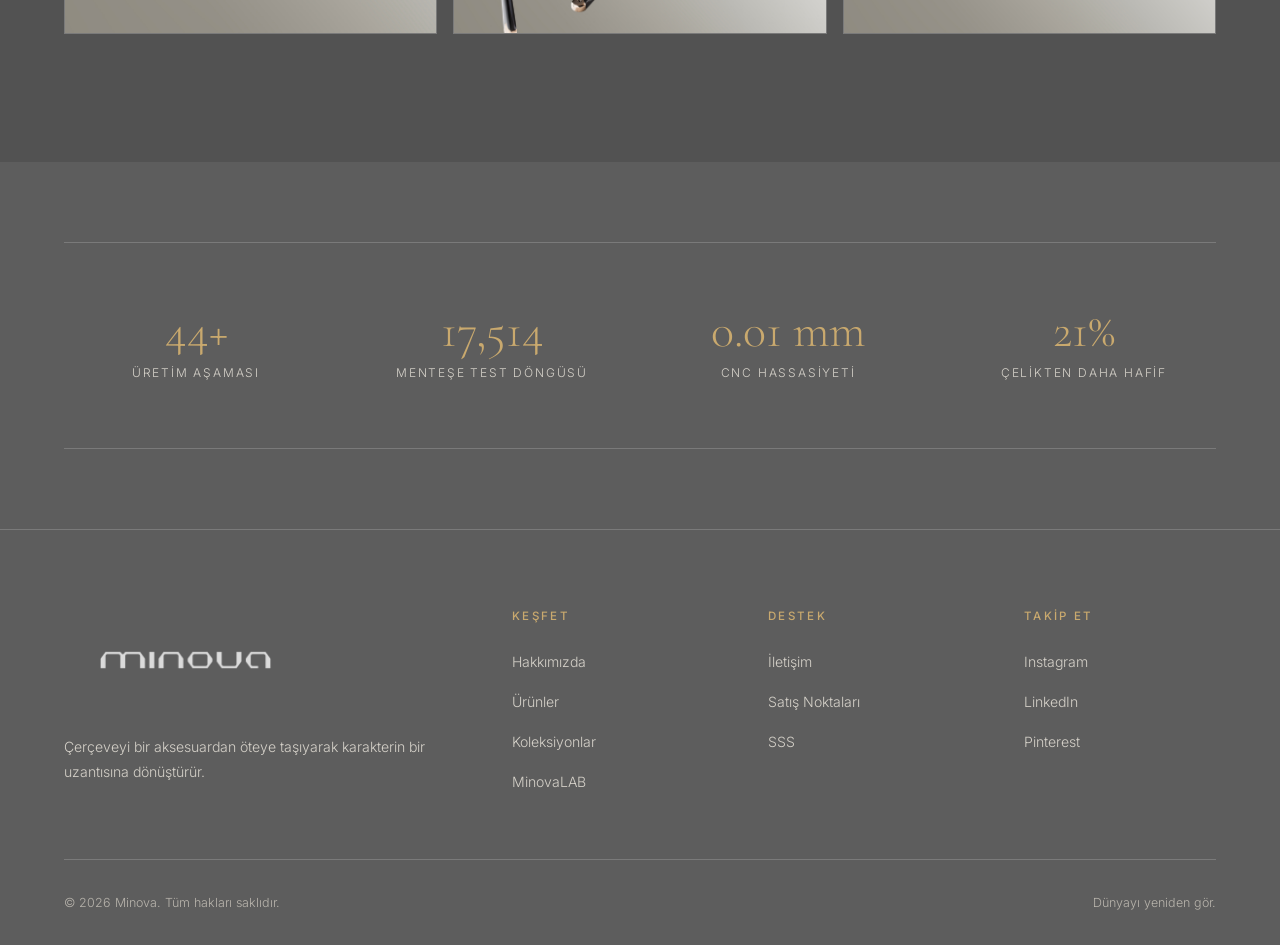
==== commit 68ffbf0a: "Mobilde MinovaLab kartlarını yatay carousel yap Co-Authored-By: Claude Opus 4.6 <noreply@anthropic.c" ====
--- a/index.html
+++ b/index.html
@@ -149,7 +149,7 @@
         <div class="divider"></div>
         <p>MinovaLAB'da tasarlanan, yerçekimini unutturan gövdeler. Sadece bir çerçeve değil, ileri mühendislik ürünü bir deneyim.</p>
       </div>
-      <div class="grid-4">
+      <div class="grid-4 mobile-carousel">
         <div class="card reveal reveal-delay-1">
           <div class="card-icon">&#9671;</div>
           <h4>Zero-Gravity Yapı</h4>
--- a/css/style.css
+++ b/css/style.css
@@ -13,11 +13,11 @@
   --color-gold: #c9a96e;
   --color-gold-light: #e0c98f;
   --color-gold-dark: #a8883f;
-  --color-text: #f5f0e8;
-  --color-text-muted: #8a8478;
-  --color-text-dim: #7a756e;
-  --color-border: #2a2520;
-  --color-border-light: #3a352f;
+  --color-text: #ffffff;
+  --color-text-muted: #d4d0c8;
+  --color-text-dim: #b8b4ac;
+  --color-border: #7a7a7a;
+  --color-border-light: #8a8a8a;
   --color-white: #ffffff;
   --color-cream: #f5f0e8;
 
@@ -586,78 +586,42 @@
   margin-top: 0.8rem;
 }
 
-/* Product card color variants row */
-.product-color-variants {
-  display: grid;
-  grid-template-columns: repeat(4, 1fr);
-  gap: 3px;
-  margin-top: 3px;
-}
-
-.product-color-variants .variant-thumb {
-  aspect-ratio: 1 / 1;
-  background: var(--color-bg-elevated);
-  display: flex;
+/* Product card footer - name left, color swatches right */
+.product-card-footer {
+  display: flex;
+  justify-content: space-between;
   align-items: center;
-  justify-content: center;
-  position: relative;
-  overflow: hidden;
+  padding: 1rem 1.2rem;
+}
+
+.product-card-footer .product-name {
+  font-family: var(--font-body);
+  font-size: 0.95rem;
+  font-weight: 400;
+  color: #1a1a1a;
+  letter-spacing: 0.01em;
+}
+
+.product-card-footer .card-swatches {
+  display: flex;
+  gap: 5px;
+  align-items: center;
+}
+
+.product-card-footer .card-swatch {
+  width: 14px;
+  height: 14px;
+  border: 1px solid rgba(0,0,0,0.15);
   cursor: pointer;
-  transition: opacity 0.3s ease;
-}
-
-.product-color-variants .variant-thumb:hover {
-  opacity: 0.85;
-}
-
-.product-color-variants .variant-thumb .variant-color {
-  width: 24px;
-  height: 24px;
-  border-radius: 50%;
-  border: 1.5px solid rgba(255,255,255,0.2);
-  flex-shrink: 0;
-}
-
-body.theme-light .product-color-variants .variant-thumb {
-  background: #f5f0ea;
-}
-
-body.theme-light .product-color-variants .variant-thumb .variant-color {
-  border-color: rgba(0,0,0,0.08);
-}
-
-/* Available in X colors label */
-.product-image .color-count {
-  position: absolute;
-  top: 1rem;
-  left: 1.2rem;
-  font-size: 0.7rem;
-  font-weight: 500;
-  letter-spacing: 0.03em;
-  color: #1a1a1a;
-  z-index: 3;
-}
-
-/* Product info layout - name and price side by side */
-.product-info-row {
-  display: flex;
-  justify-content: space-between;
-  align-items: baseline;
-  padding: 1.2rem 1.5rem;
-}
-
-.product-info-row .product-name {
-  font-family: var(--font-display);
-  font-size: 1.2rem;
-  font-weight: 600;
-  color: #1a1a1a;
-}
-
-.product-info-row .product-price-tag {
-  font-family: var(--font-display);
-  font-size: 1.1rem;
-  font-weight: 600;
-  color: #1a1a1a;
+  transition: transform 0.2s ease;
+}
+
+.product-card-footer .card-swatch:hover {
+  transform: scale(1.2);
+}
+
+.product-card-footer .card-swatch.active {
+  border: 1.5px solid #1a1a1a;
 }
 
 /* --- Manifesto / Text Blocks --- */
@@ -884,6 +848,7 @@
   text-align: center;
   position: relative;
   background: var(--color-bg);
+  padding-top: 80px;
 }
 
 .page-header::before {
@@ -1853,6 +1818,24 @@
     grid-template-columns: 1fr;
   }
 
+  /* Mobile carousel: horizontal scroll-snap */
+  .grid-4.mobile-carousel {
+    display: flex;
+    grid-template-columns: none;
+    overflow-x: auto;
+    scroll-snap-type: x mandatory;
+    -webkit-overflow-scrolling: touch;
+    gap: 1rem;
+    padding: 0.5rem 1.25rem 1.5rem;
+    margin: 0 -1.25rem;
+    scrollbar-width: none;
+  }
+  .grid-4.mobile-carousel::-webkit-scrollbar { display: none; }
+  .grid-4.mobile-carousel > .card {
+    flex: 0 0 82%;
+    scroll-snap-align: center;
+  }
+
   .stats { grid-template-columns: repeat(2, 1fr); }
 
   .footer-content { grid-template-columns: 1fr; gap: 2rem; }
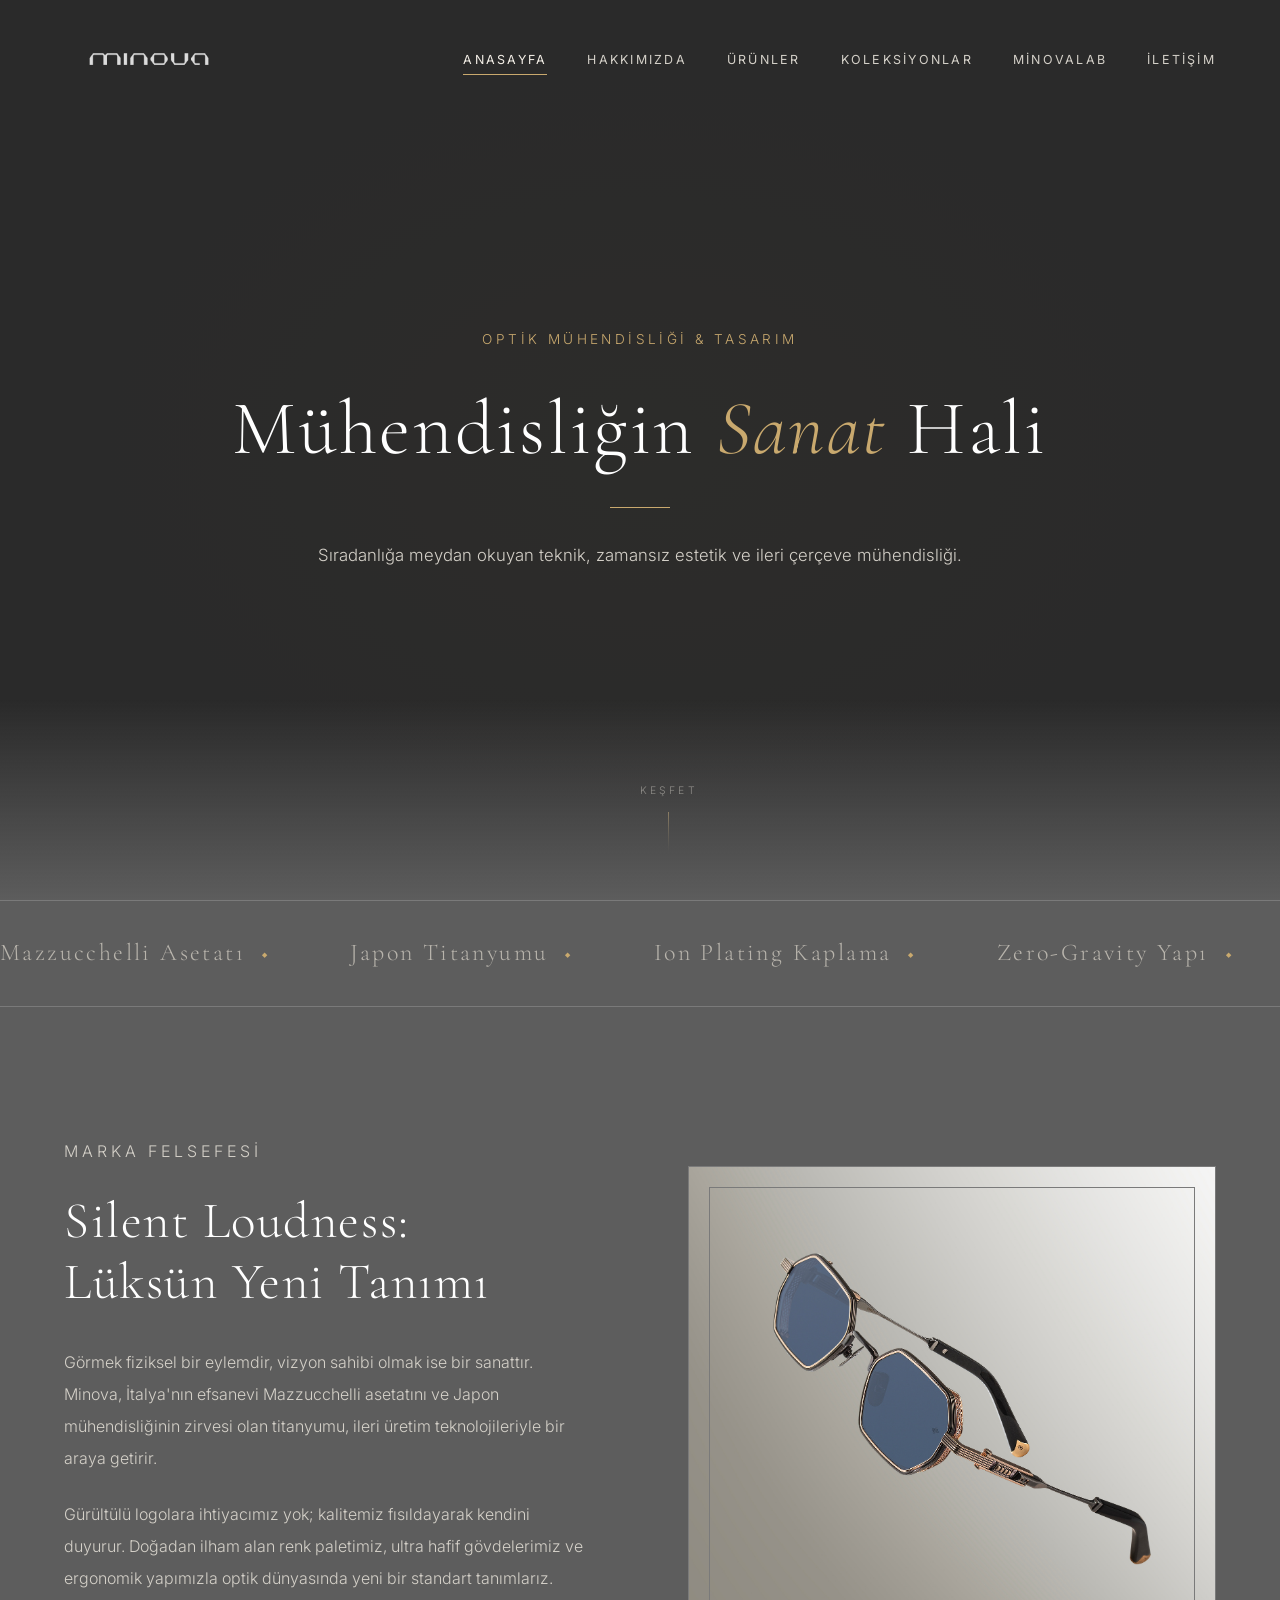
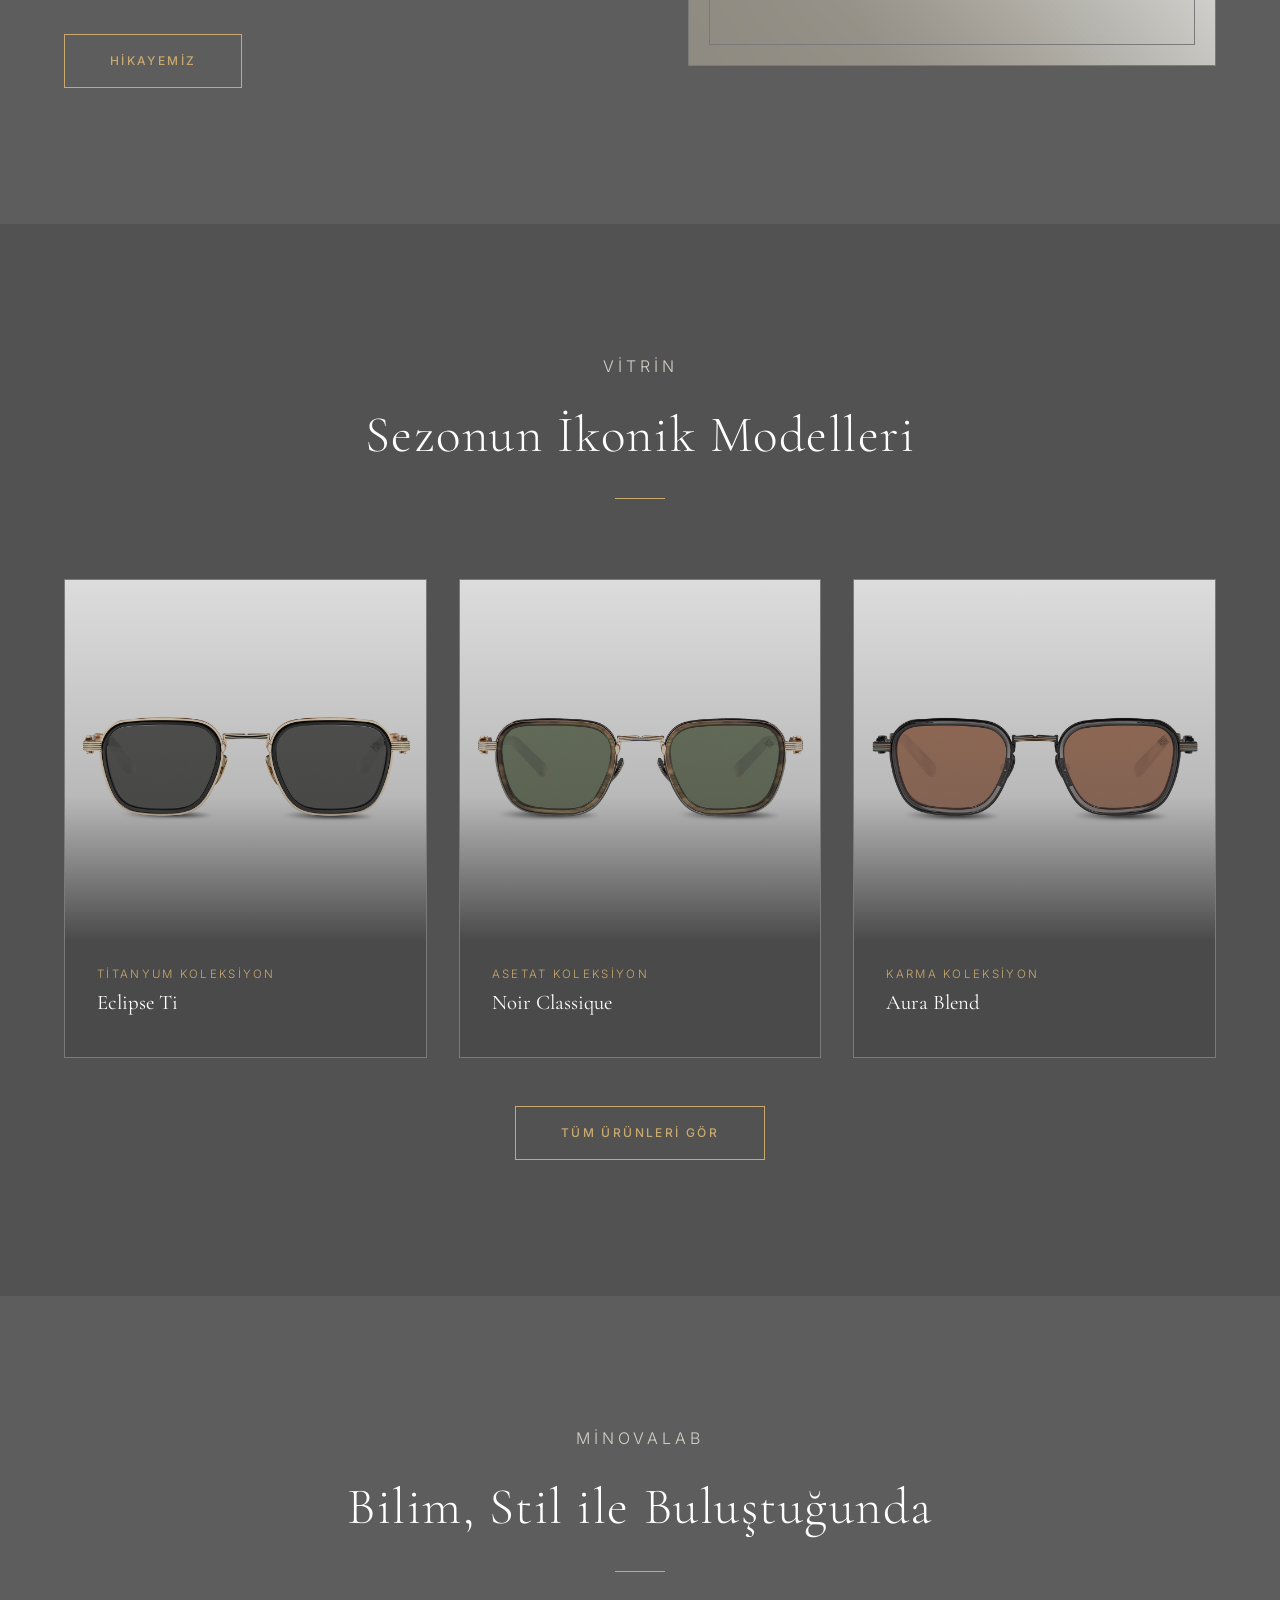
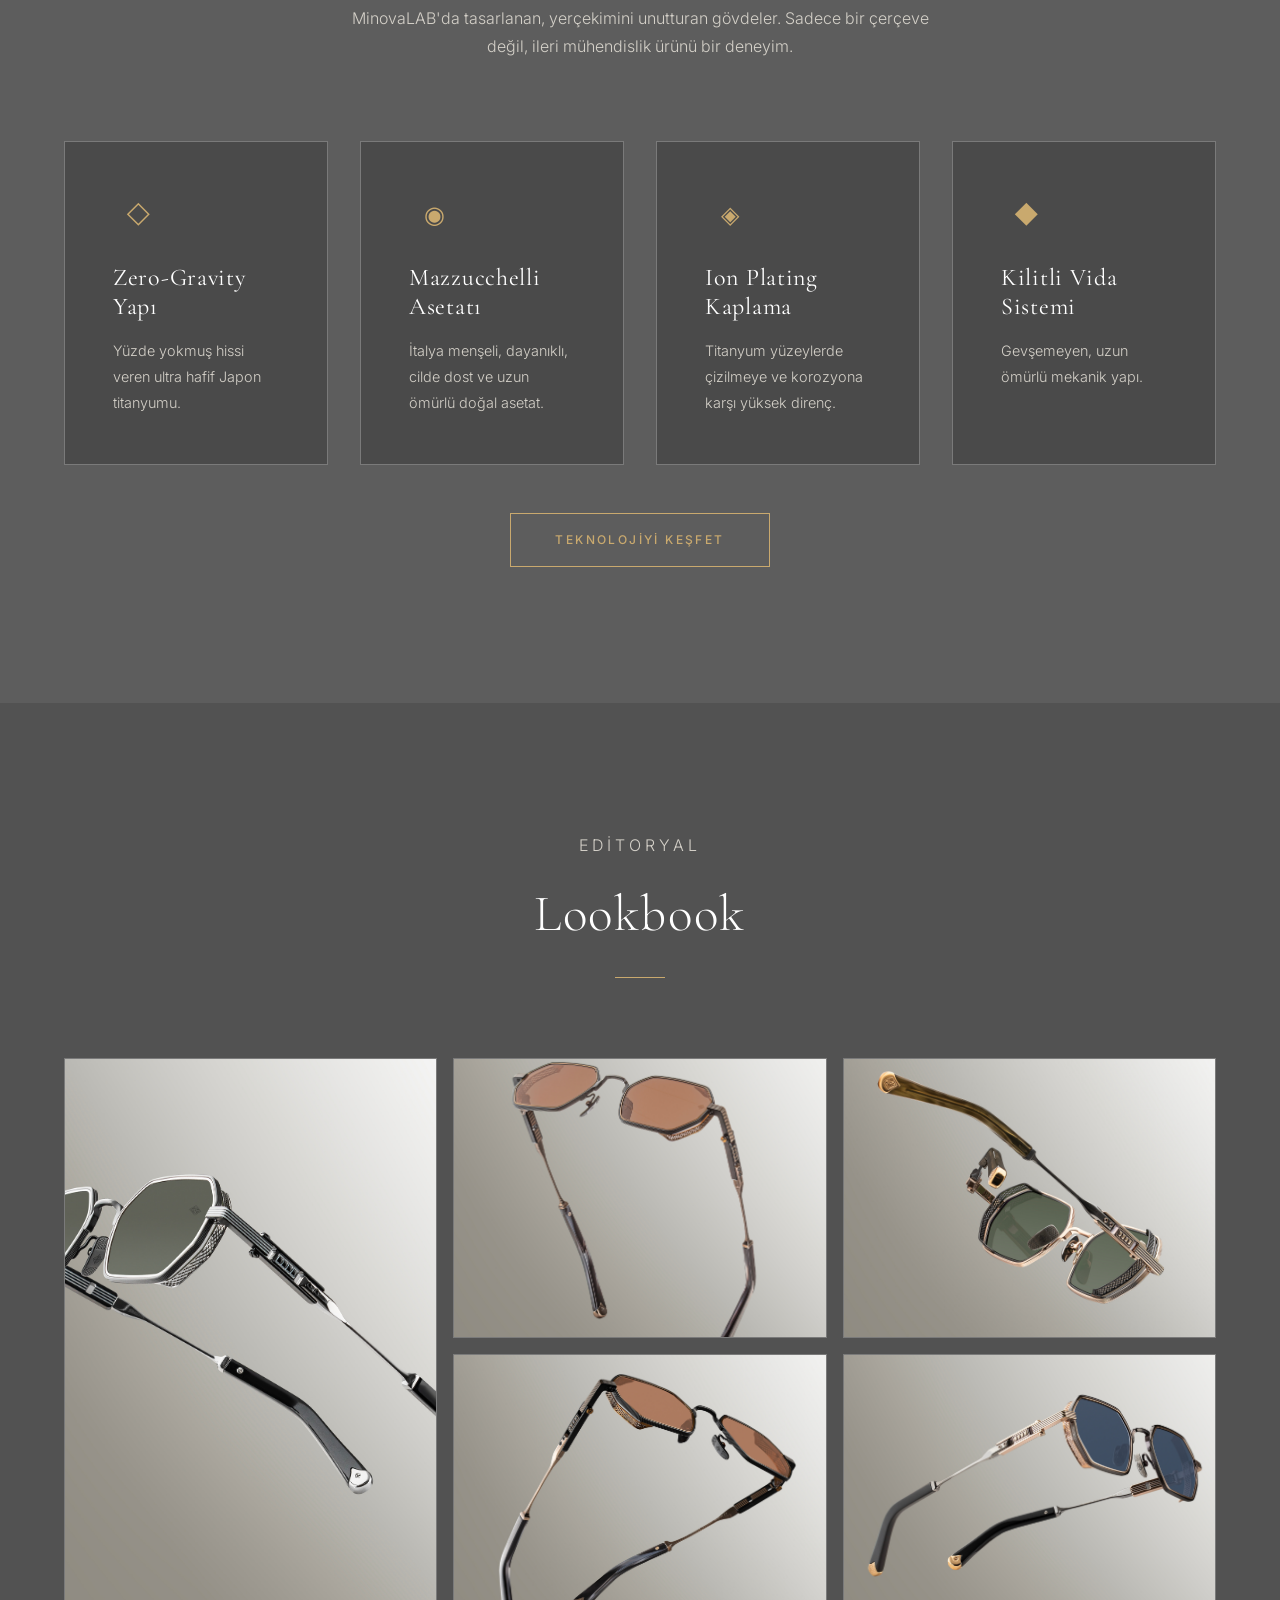
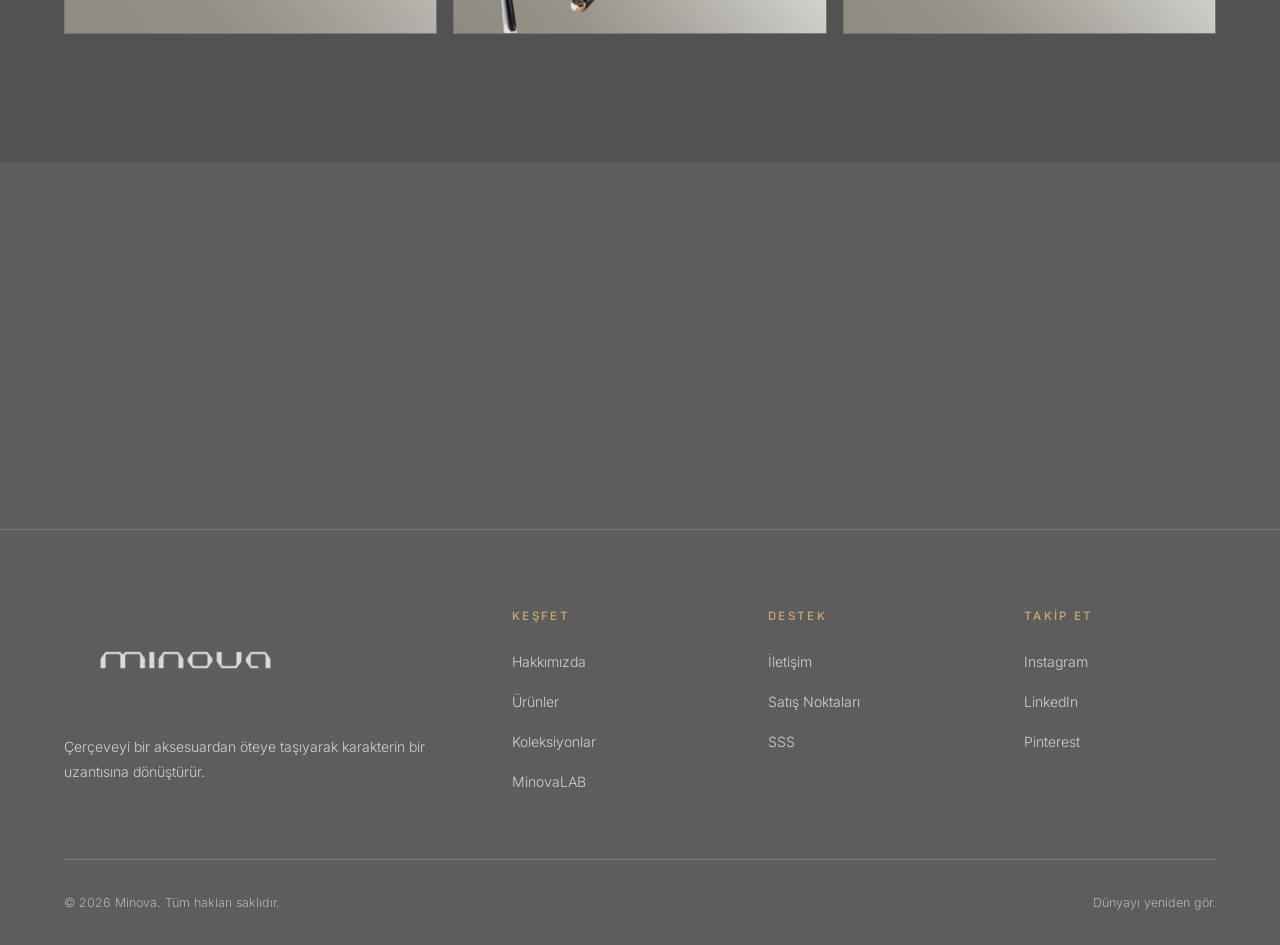
==== commit ecf8610d: "Sezonun İkonik Modelleri bölümünü de mobilde carousel yap Co-Authored-By: Claude Opus 4.6 <noreply@a" ====
--- a/index.html
+++ b/index.html
@@ -99,7 +99,7 @@
         <h2>Sezonun İkonik Modelleri</h2>
         <div class="divider"></div>
       </div>
-      <div class="grid-3">
+      <div class="grid-3 mobile-carousel">
         <a href="pages/urun-eclipse-ti.html" class="product-card-link reveal reveal-delay-1">
           <div class="product-card">
             <div class="product-image">
--- a/css/style.css
+++ b/css/style.css
@@ -1819,9 +1819,9 @@
   }
 
   /* Mobile carousel: horizontal scroll-snap */
-  .grid-4.mobile-carousel {
-    display: flex;
-    grid-template-columns: none;
+  .mobile-carousel {
+    display: flex !important;
+    grid-template-columns: none !important;
     overflow-x: auto;
     scroll-snap-type: x mandatory;
     -webkit-overflow-scrolling: touch;
@@ -1830,8 +1830,8 @@
     margin: 0 -1.25rem;
     scrollbar-width: none;
   }
-  .grid-4.mobile-carousel::-webkit-scrollbar { display: none; }
-  .grid-4.mobile-carousel > .card {
+  .mobile-carousel::-webkit-scrollbar { display: none; }
+  .mobile-carousel > * {
     flex: 0 0 82%;
     scroll-snap-align: center;
   }
